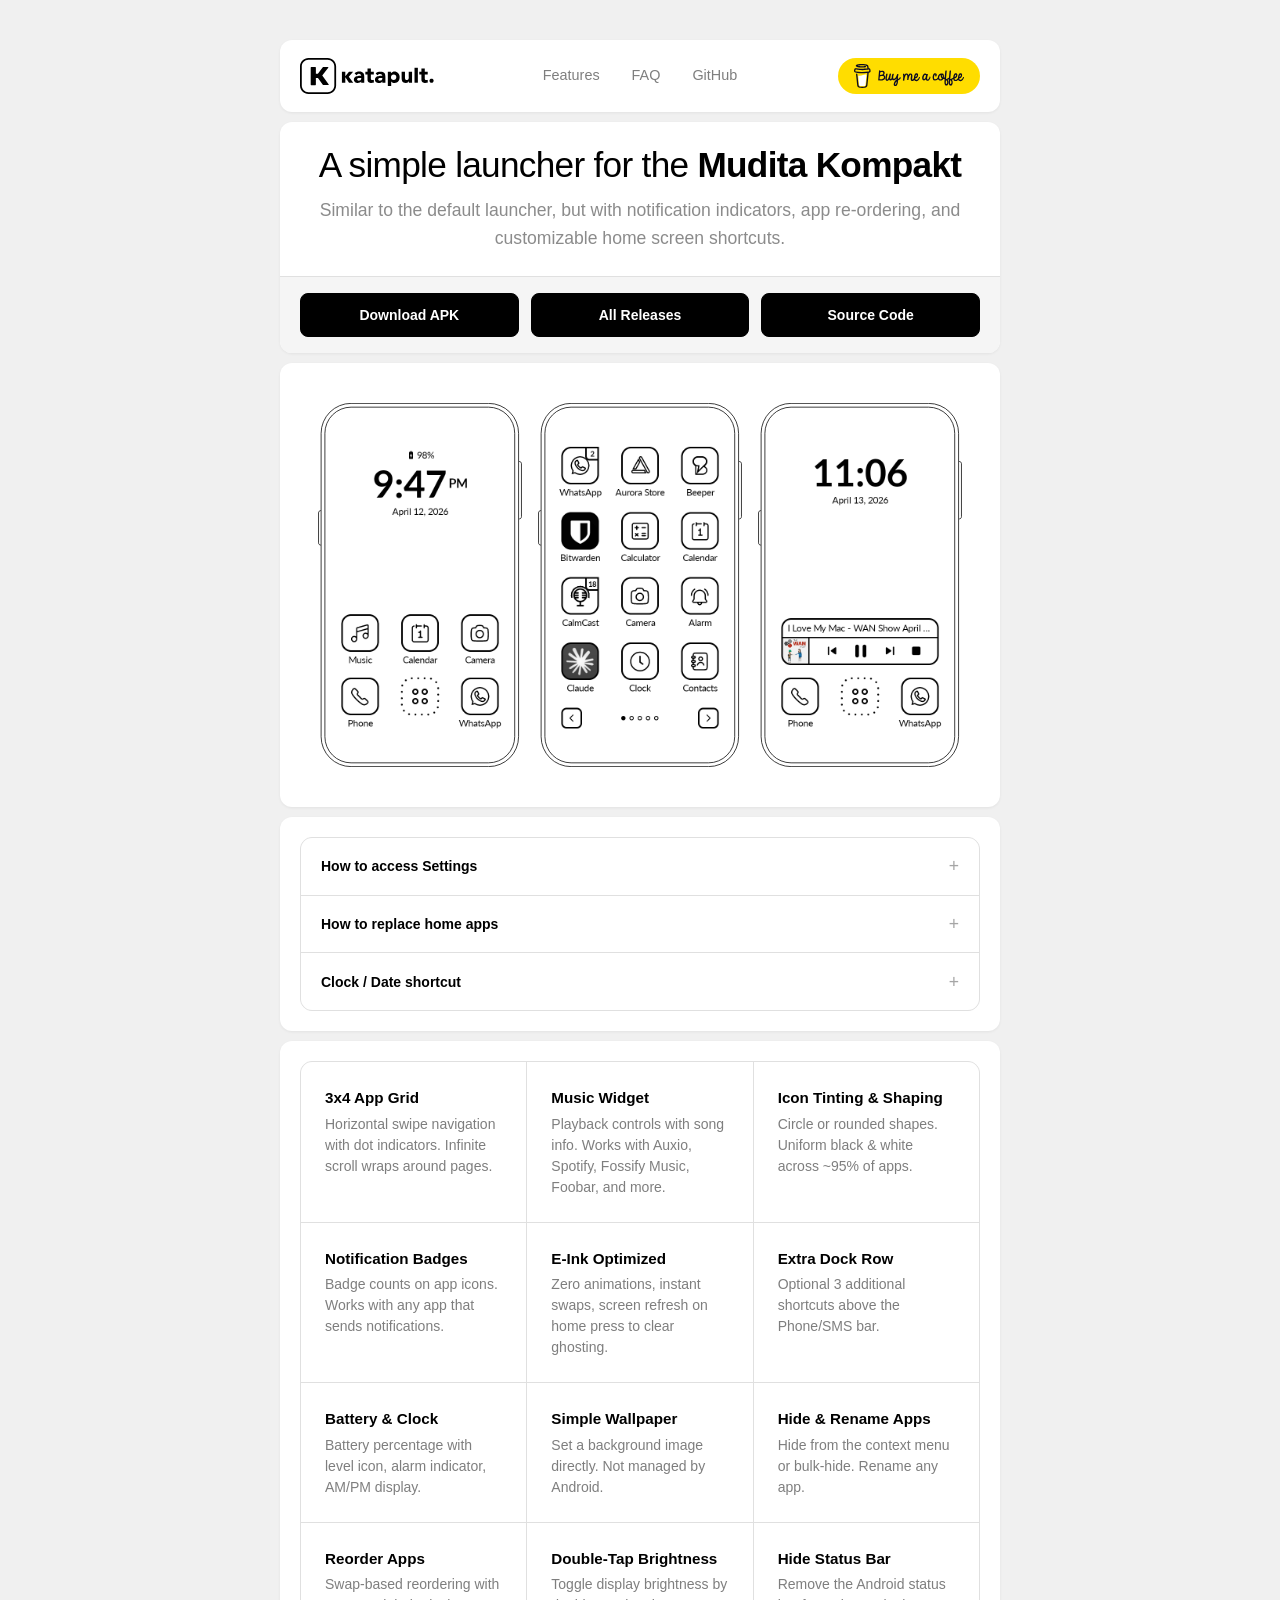
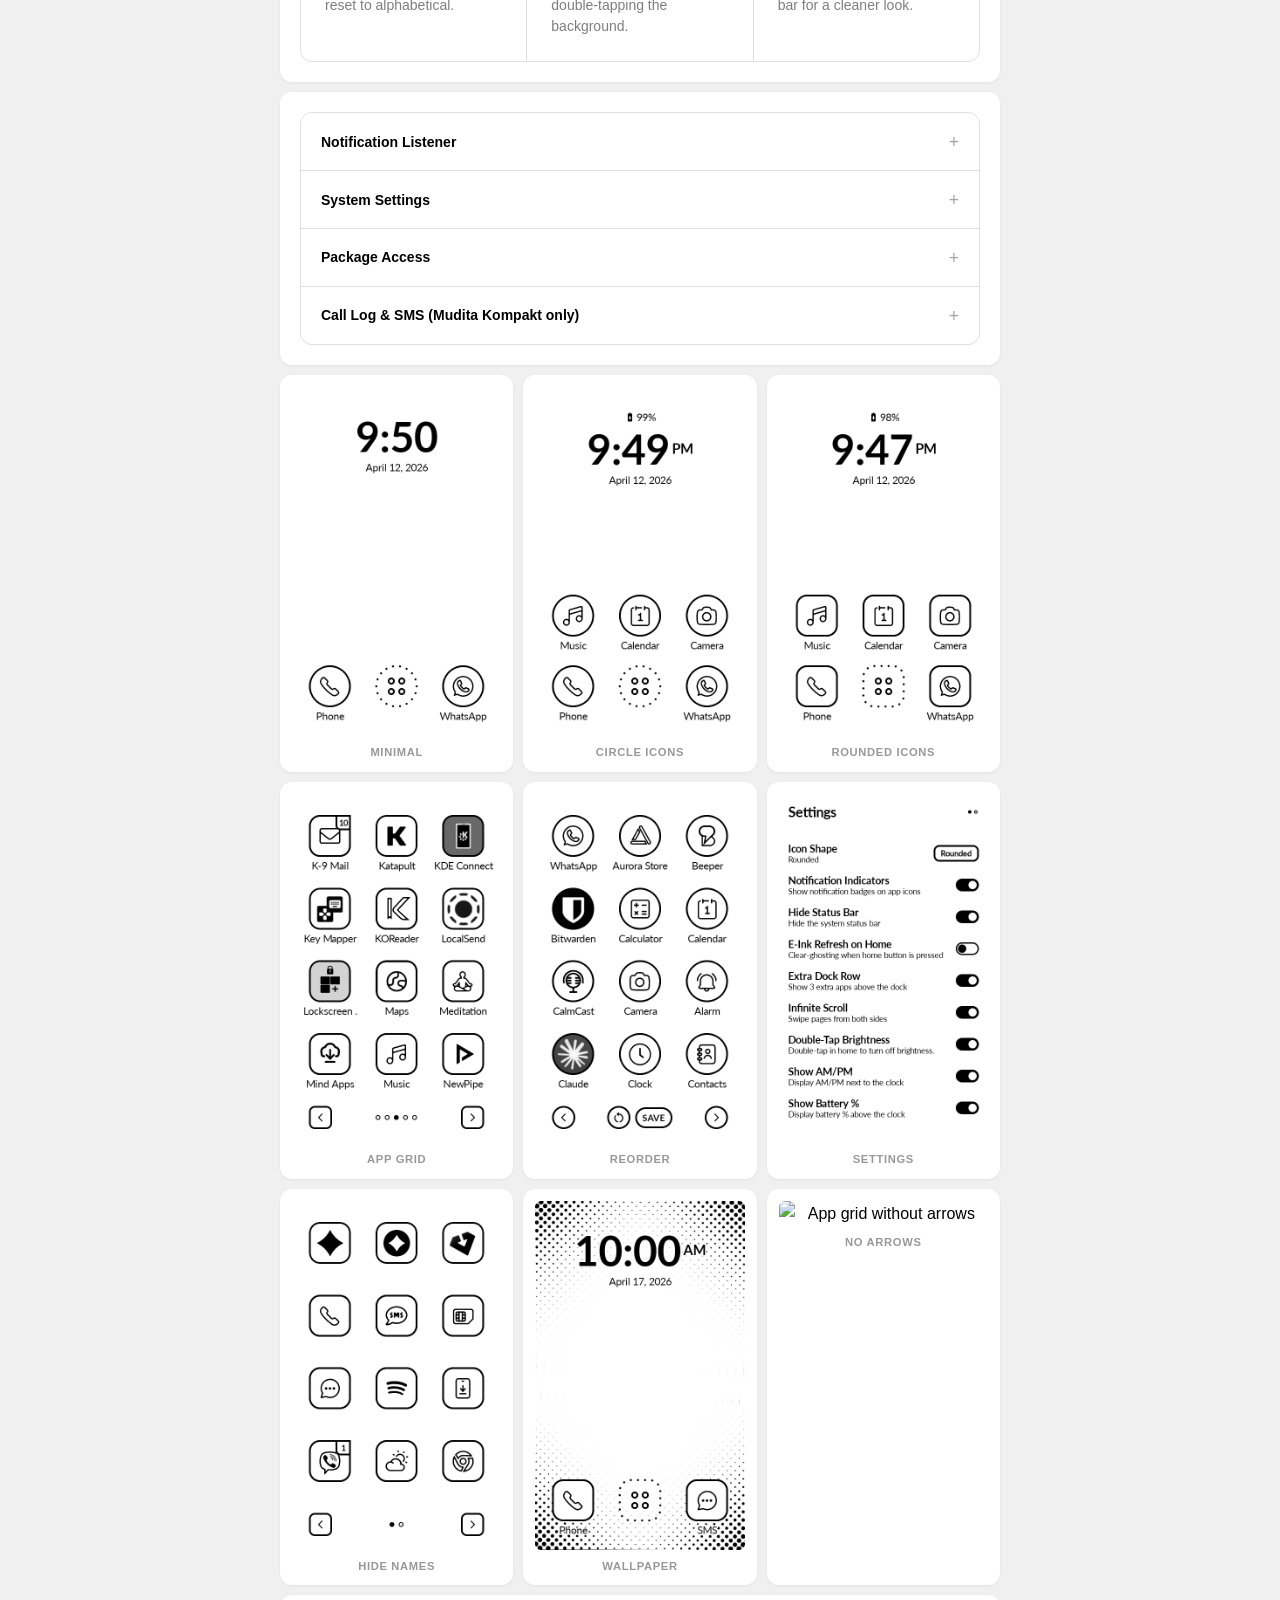
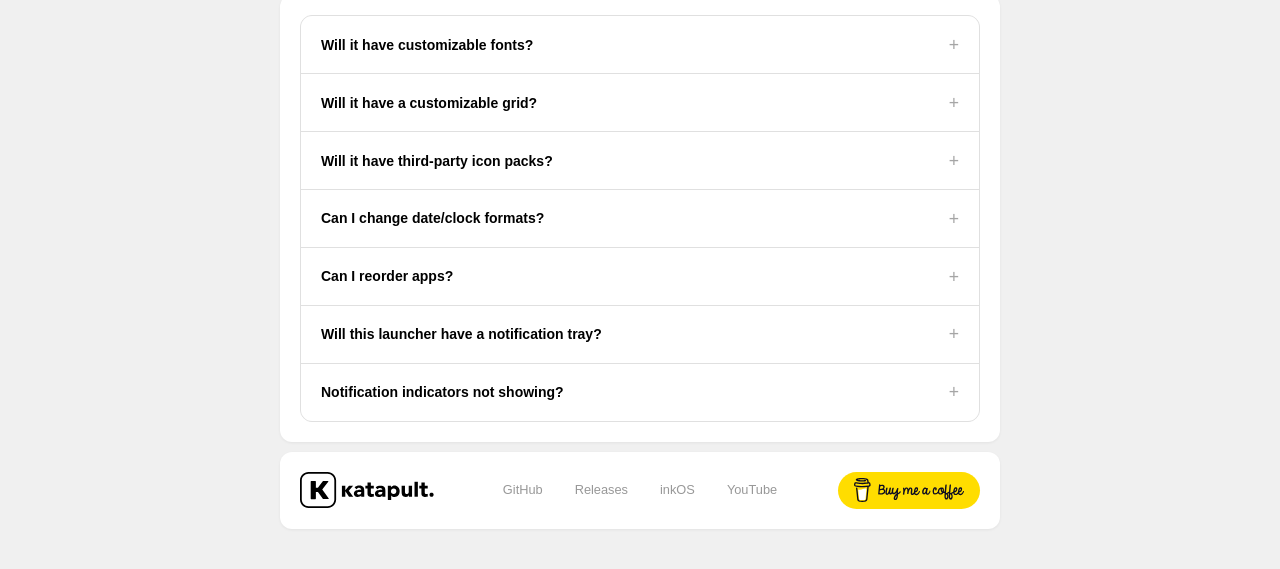
==== docs/index.html @ be99f1f2 "Updated link" ====
<!DOCTYPE html>
<html lang="en">
<head>
    <meta charset="UTF-8">
    <meta name="viewport" content="width=device-width, initial-scale=1.0">
    <title>Katapult — A simple launcher for Mudita Kompakt</title>
    <meta name="description" content="A simple grid launcher for the Mudita Kompakt. Notification indicators, app re-ordering, and customizable home screen shortcuts.">
    <meta name="author" content="Gezim">
    <meta name="theme-color" content="#ffffff">

    <!-- Open Graph -->
    <meta property="og:type" content="website">
    <meta property="og:title" content="Katapult — A simple launcher for Mudita Kompakt">
    <meta property="og:description" content="A simple grid launcher for the Mudita Kompakt. Notification indicators, app re-ordering, and customizable home screen shortcuts.">
    <meta property="og:image" content="img/screenshots/home-rounded.png">
    <meta property="og:url" content="https://gezimos.github.io/Katapult/">

    <link rel="icon" href="img/K.svg" type="image/svg+xml">
    <link rel="stylesheet" href="style.css">
</head>
<body>
<div class="page">
    <header>
        <div class="wrap">
            <a href="index.html" class="wordmark"><img src="img/katapult.svg" alt="Katapult" class="logo-img"></a>
            <nav>
                <a href="#features">Features</a>
                <a href="#faq">FAQ</a>
                <a href="https://github.com/gezimos/Katapult" target="_blank" rel="noopener">GitHub</a>
            </nav>
            <a href="https://www.buymeacoffee.com/gezimos" target="_blank" rel="noopener" class="bmc-btn"><img src="img/bmc.svg" alt="Buy me a coffee"></a>
        </div>
    </header>

    <section class="hero">
        <div class="wrap">
            <h1>A simple launcher for the <strong>Mudita Kompakt</strong></h1>
            <p class="subtitle">Similar to the default launcher, but with notification indicators, app re-ordering, and customizable home screen shortcuts.</p>
            <div class="hero-actions">
                <a href="https://github.com/gezimos/Katapult/releases/download/v1.1/katapult-v1.1-release.apk" class="btn">Download APK</a>
                <a href="https://github.com/gezimos/Katapult/releases" class="btn">All Releases</a>
                <a href="https://github.com/gezimos/Katapult" class="btn">Source Code</a>
            </div>
        </div>
    </section>

    <section class="hero-mockups">
        <div class="wrap">
            <div class="hero-screenshots">
                <div class="device center"><img class="frame" src="img/mockup2.svg" alt=""><img class="shot" src="img/screenshots/home-rounded.png" alt="Home screen"></div>
                                <div class="device side"><img class="frame" src="img/mockup2.svg" alt=""><img class="shot" src="img/screenshots/grid.png" alt="App grid"></div>
                <div class="device side"><img class="frame" src="img/mockup2.svg" alt=""><img class="shot" src="img/screenshots/widget.png" alt="Widget"></div>
            </div>
        </div>
    </section>

    <section id="setup">
        <div class="wrap">
            <div class="faq-list">
                <details>
                    <summary>How to access Settings</summary>
                    <p>Long-press on any empty area of the home screen.</p>
                </details>
                <details>
                    <summary>How to replace home apps</summary>
                    <p>Long-press on the Phone, SMS, or extra row shortcuts, then pick the app you want to assign.</p>
                </details>
                <details>
                    <summary>Clock / Date shortcut</summary>
                    <p>Long-press on the clock or date to assign an app to it.</p>
                </details>
            </div>
        </div>
    </section>

    <section id="features">
        <div class="wrap">
            <div class="features-grid">
                <div class="card">
                    <h3>3x4 App Grid</h3>
                    <p>Horizontal swipe navigation with dot indicators. Infinite scroll wraps around pages.</p>
                </div>
                <div class="card">
                    <h3>Music Widget</h3>
                    <p>Playback controls with song info. Works with Auxio, Spotify, Fossify Music, Foobar, and more.</p>
                </div>
                <div class="card">
                    <h3>Icon Tinting &amp; Shaping</h3>
                    <p>Circle or rounded shapes. Uniform black &amp; white across ~95% of apps.</p>
                </div>
                <div class="card">
                    <h3>Notification Badges</h3>
                    <p>Badge counts on app icons. Works with any app that sends notifications.</p>
                </div>
                <div class="card">
                    <h3>E-Ink Optimized</h3>
                    <p>Zero animations, instant swaps, screen refresh on home press to clear ghosting.</p>
                </div>
                <div class="card">
                    <h3>Extra Dock Row</h3>
                    <p>Optional 3 additional shortcuts above the Phone/SMS bar.</p>
                </div>
                <div class="card">
                    <h3>Battery &amp; Clock</h3>
                    <p>Battery percentage with level icon, alarm indicator, AM/PM display.</p>
                </div>
                <div class="card">
                    <h3>Simple Wallpaper</h3>
                    <p>Set a background image directly. Not managed by Android.</p>
                </div>
                <div class="card">
                    <h3>Hide &amp; Rename Apps</h3>
                    <p>Hide from the context menu or bulk-hide. Rename any app.</p>
                </div>
                <div class="card">
                    <h3>Reorder Apps</h3>
                    <p>Swap-based reordering with reset to alphabetical.</p>
                </div>
                <div class="card">
                    <h3>Double-Tap Brightness</h3>
                    <p>Toggle display brightness by double-tapping the background.</p>
                </div>
                <div class="card">
                    <h3>Hide Status Bar</h3>
                    <p>Remove the Android status bar for a cleaner look.</p>
                </div>
            </div>
        </div>
    </section>

    <section class="permissions">
        <div class="wrap">
            <div class="faq-list">
                <details>
                    <summary>Notification Listener</summary>
                    <p>Required to read incoming notifications from Android and display badge counts on app icons. Without this, notification indicators won't work. Grant it in Settings &gt; Notification Access.</p>
                </details>
                <details>
                    <summary>System Settings</summary>
                    <p>Required for the double-tap brightness toggle. Katapult needs write access to system settings to change screen brightness. Grant it in Settings &gt; Apps &gt; Katapult &gt; Modify System Settings.</p>
                </details>
                <details>
                    <summary>Package Access</summary>
                    <p>Required to query all installed apps and display them in the grid. Also used to trigger the Android uninstall dialog from the app context menu.</p>
                </details>
                <details>
                    <summary>Call Log &amp; SMS (Mudita Kompakt only)</summary>
                    <p>The Mudita Phone and Messages apps don't post Android notifications, so badges won't appear via the notification listener. To show missed call and unread SMS counts on these apps, Katapult reads the call log and SMS databases directly. These permissions are only requested on Mudita Kompakt devices.</p>
                </details>
            </div>
        </div>
    </section>

    <div class="screenshot-grid">
        <div class="screenshot-card">
            <img src="img/screenshots/home-minimal.png" alt="Minimal home screen">
            <span>Minimal</span>
        </div>
        <div class="screenshot-card">
            <img src="img/screenshots/home-circle.png" alt="Circle icons home">
            <span>Circle Icons</span>
        </div>
        <div class="screenshot-card">
            <img src="img/screenshots/home-rounded.png" alt="Rounded icons home">
            <span>Rounded Icons</span>
        </div>
        <div class="screenshot-card">
            <img src="img/screenshots/grid-rounded.png" alt="App grid">
            <span>App Grid</span>
        </div>
        <div class="screenshot-card">
            <img src="img/screenshots/reorder.png" alt="Reorder mode">
            <span>Reorder</span>
        </div>
        <div class="screenshot-card">
            <img src="img/screenshots/settings.png" alt="Settings">
            <span>Settings</span>
        </div>
        <div class="screenshot-card">
            <img src="img/screenshots/hide_names.png" alt="Hide app names">
            <span>Hide Names</span>
        </div>
        <div class="screenshot-card">
            <img src="img/screenshots/wallpapers.png" alt="Wallpaper">
            <span>Wallpaper</span>
        </div>
        <div class="screenshot-card">
            <img src="img/screenshots/no-arrows.png" alt="App grid without arrows">
            <span>No Arrows</span>
        </div>
    </div>

    <section id="faq">
        <div class="wrap">
            <div class="faq-list">
                <details>
                    <summary>Will it have customizable fonts?</summary>
                    <p>No.</p>
                </details>
                <details>
                    <summary>Will it have a customizable grid?</summary>
                    <p>No.</p>
                </details>
                <details>
                    <summary>Will it have third-party icon packs?</summary>
                    <p>No.</p>
                </details>
                <details>
                    <summary>Can I change date/clock formats?</summary>
                    <p>No. It follows the system format. Change it in Android Settings.</p>
                </details>
                <details>
                    <summary>Can I reorder apps?</summary>
                    <p>Yes. Long-press an app, tap Reorder, then tap another app to swap. Tap Save when done.</p>
                </details>
                <details>
                    <summary>Will this launcher have a notification tray?</summary>
                    <p>No. No notification tray, no letters screen.</p>
                </details>
                <details>
                    <summary>Notification indicators not showing?</summary>
                    <p>Go to Settings &gt; Notification Log and check if the notification exists in Android. Many apps require Google Play Services for push notifications.</p>
                </details>
            </div>
        </div>
    </section>

    <footer>
        <div class="wrap">
            <div class="footer-row">
                <span class="wordmark"><img src="img/katapult.svg" alt="Katapult" class="logo-img"></span>
                <nav>
                    <a href="https://github.com/gezimos/Katapult">GitHub</a>
                    <a href="https://github.com/gezimos/Katapult/releases">Releases</a>
                    <a href="https://github.com/gezimos/inkOS">inkOS</a>
                    <a href="https://youtube.com/@gezimos" target="_blank" rel="noopener">YouTube</a>
                </nav>
                <a href="https://www.buymeacoffee.com/gezimos" target="_blank" rel="noopener" class="bmc-btn"><img src="img/bmc.svg" alt="Buy me a coffee"></a>
            </div>
        </div>
    </footer>
</div>
</body>
</html>
---- docs/style.css ----
* { margin: 0; padding: 0; box-sizing: border-box; }

body {
    font-family: Helvetica, Arial, sans-serif;
    line-height: 1.6;
    color: #000;
    background: #f0f0f0;
    -webkit-font-smoothing: antialiased;
}

.wrap {
    padding: 20px;
}

.page {
    max-width: 720px;
    margin: 40px auto;
    display: flex;
    flex-direction: column;
    gap: 10px;
}

a { color: inherit; }

/* ---- Header ---- */

header {
    background: #fff;
    border-radius: 12px;
    box-shadow: 0 1px 3px rgba(0,0,0,0.06);
}

header .wrap {
    display: grid;
    grid-template-columns: 1fr auto 1fr;
    align-items: center;
    height: 4.5rem;
    padding-top: 0;
    padding-bottom: 0;
}

header .bmc-btn {
    justify-self: end;
}

.wordmark {
    font-weight: 800;
    font-size: 1.3rem;
    text-decoration: none;
    display: inline-flex;
    align-items: center;
    gap: 0.4rem;
    letter-spacing: -0.02em;
}

.wordmark img { display: block; }

.logo-img {
    display: block;
    height: 36px;
    width: auto;
}

nav { display: flex; gap: 2rem; justify-content: center; }

nav a {
    text-decoration: none;
    font-size: 0.9rem;
    font-weight: 500;
    color: #000;
    opacity: 0.5;
    transition: opacity 0.15s;
}

nav a:hover { opacity: 1; }

.bmc-btn {
    opacity: 1;
    background: #ffdd00;
    padding: 0.4rem 1rem;
    border-radius: 999px;
    display: inline-flex;
    align-items: center;
}

.bmc-btn:hover { background: #ffcc00; }

.bmc-btn img { display: block; height: 24px; width: auto; }

/* ---- Hero ---- */

.hero {
    text-align: center;
}

.hero h1 {
    font-size: 2.2rem;
    font-weight: 400;
    line-height: 1.3;
    letter-spacing: -0.02em;
    margin-bottom: 0.5rem;
}

.hero h1 strong {
    font-weight: 900;
}

.subtitle {
    font-size: 1.1rem;
    opacity: 0.45;
    margin-bottom: 1.5rem;
}

.hero-actions {
    display: flex;
    gap: 0.75rem;
    justify-content: center;
    flex-wrap: wrap;
    background: #f5f5f5;
    border-top: 1px solid #e0e0e0;
    margin: 0 -20px -20px;
    padding: 16px 20px;
    border-radius: 0 0 12px 12px;
}

.hero-actions .btn {
    flex: 1;
    text-align: center;
}

.btn {
    display: inline-block;
    padding: 0.6rem 2.5rem;
    font-size: 0.875rem;
    font-weight: 700;
    text-decoration: none;
    border: 1.5px solid #000;
    background: #000;
    color: #fff;
    border-radius: 8px;
    transition: background 0.15s, color 0.15s;
}

.btn:hover {
    background: #fff;
    color: #000;
}

.btn.ghost {
    background: #fff;
    color: #000;
}

.btn.ghost:hover {
    background: #000;
    color: #fff;
}

/* ---- Device frame ---- */

.device {
    position: relative;
}

.device .frame {
    display: block;
    width: 100%;
}

.device .shot {
    position: absolute;
    top: 1.5%;
    left: 4%;
    width: 92%;
    height: 97%;
    object-fit: contain;
    object-position: center;
    border-radius: 13%;
}

/* ---- Hero screenshots ---- */

.hero-mockups .wrap {
    padding-top: 40px;
    padding-bottom: 40px;
}

.hero-screenshots {
    display: flex;
    align-items: flex-end;
    justify-content: center;
    gap: 1rem;
}

.hero-screenshots .device {
    flex: 0 0 30%;
}

/* ---- Sections ---- */

section {
    background: #fff;
    border-radius: 12px;
    box-shadow: 0 1px 3px rgba(0,0,0,0.06);
}

section:hover {
    box-shadow: 0 2px 6px rgba(0,0,0,0.1);
}

.permissions p {
    font-size: 0.875rem;
    opacity: 0.6;
    line-height: 1.6;
    margin-bottom: 0.75rem;
}

.permissions p:last-child {
    margin-bottom: 0;
}

h2 {
    font-size: 1.5rem;
    font-weight: 800;
    letter-spacing: -0.025em;
    margin-bottom: 2rem;
    text-align: center;
}

h3 {
    font-size: 0.95rem;
    font-weight: 700;
    margin-bottom: 0.2rem;
}

/* ---- Feature cards ---- */

.features-grid {
    display: grid;
    grid-template-columns: repeat(3, 1fr);
    gap: 1px;
    border: 1.5px solid #e0e0e0;
    border-radius: 12px;
    overflow: hidden;
    background: #e0e0e0;
}

.card {
    padding: 1.5rem;
    background: #fff;
}

.card p {
    font-size: 0.875rem;
    opacity: 0.5;
    line-height: 1.5;
}

/* ---- Screenshots ---- */

.screenshot-grid {
    display: grid;
    grid-template-columns: repeat(3, 1fr);
    gap: 10px;
}

.screenshot-card {
    background: #fff;
    border-radius: 12px;
    padding: 12px 12px 10px;
    text-align: center;
    box-shadow: 0 1px 3px rgba(0,0,0,0.06);
}

.screenshot-card:hover {
    box-shadow: 0 2px 6px rgba(0,0,0,0.1);
}

.screenshot-card img {
    width: 100%;
    display: block;
    border-radius: 6px;
}

.screenshot-card span {
    display: block;
    margin-top: 8px;
    font-size: 0.7rem;
    font-weight: 600;
    opacity: 0.4;
    text-transform: uppercase;
    letter-spacing: 0.06em;
}

/* ---- FAQ ---- */

.faq-list {
    display: flex;
    flex-direction: column;
    gap: 1px;
    background: #e0e0e0;
    border: 1.5px solid #e0e0e0;
    border-radius: 12px;
    overflow: hidden;
}

details {
    background: #fff;
}

summary {
    padding: 0.9rem 1.25rem;
    font-weight: 700;
    font-size: 0.875rem;
    cursor: pointer;
    list-style: none;
    display: flex;
    justify-content: space-between;
    align-items: center;
}

summary::-webkit-details-marker { display: none; }

summary::after {
    content: '+';
    font-size: 1.1rem;
    font-weight: 400;
    opacity: 0.35;
}

details[open] summary::after {
    content: '\2212';
}

details p {
    padding: 0 1.25rem 0.9rem;
    opacity: 0.5;
    font-size: 0.85rem;
    line-height: 1.5;
}

/* ---- Footer ---- */

footer {
    background: #fff;
    color: #000;
    border-radius: 12px;
    box-shadow: 0 1px 3px rgba(0,0,0,0.06);
}

.footer-row {
    display: grid;
    grid-template-columns: 1fr auto 1fr;
    align-items: center;
    gap: 1rem;
}

.footer-row .bmc-btn {
    justify-self: end;
}

footer nav a {
    color: #000;
    opacity: 0.4;
    font-size: 0.8rem;
}

footer nav a:hover { opacity: 1; }

/* ---- Responsive ---- */

@media (max-width: 48rem) {
    .features-grid { grid-template-columns: repeat(2, 1fr); }
    .screenshot-grid { grid-template-columns: repeat(2, 1fr); }
    .hero-screenshots { gap: 0.75rem; }
}

@media (max-width: 36rem) {
    .page { margin: 10px; }
    .wrap { padding: 16px; }
    .hero h1 { font-size: 1.5rem; }
    .subtitle { font-size: 0.95rem; }
    .hero-actions {
        margin: 0 -16px -16px;
        padding: 12px 16px;
    }
    .features-grid { grid-template-columns: 1fr; }
    .screenshot-grid { grid-template-columns: repeat(2, 1fr); }
    .hero-screenshots { gap: 0.5rem; }
    .hero-screenshots .device { flex: 0 0 32%; }
    nav { gap: 1rem; }
    header .wrap {
        grid-template-columns: auto auto;
        gap: 0.5rem;
    }
    header nav { display: none; }
    header .bmc-btn { justify-self: end; }
    .footer-row {
        grid-template-columns: 1fr 1fr;
        gap: 0.75rem;
    }
    .footer-row nav {
        grid-column: 1 / -1;
        justify-content: center;
        flex-wrap: wrap;
        gap: 1rem;
    }
    .footer-row .bmc-btn { justify-self: end; }
}
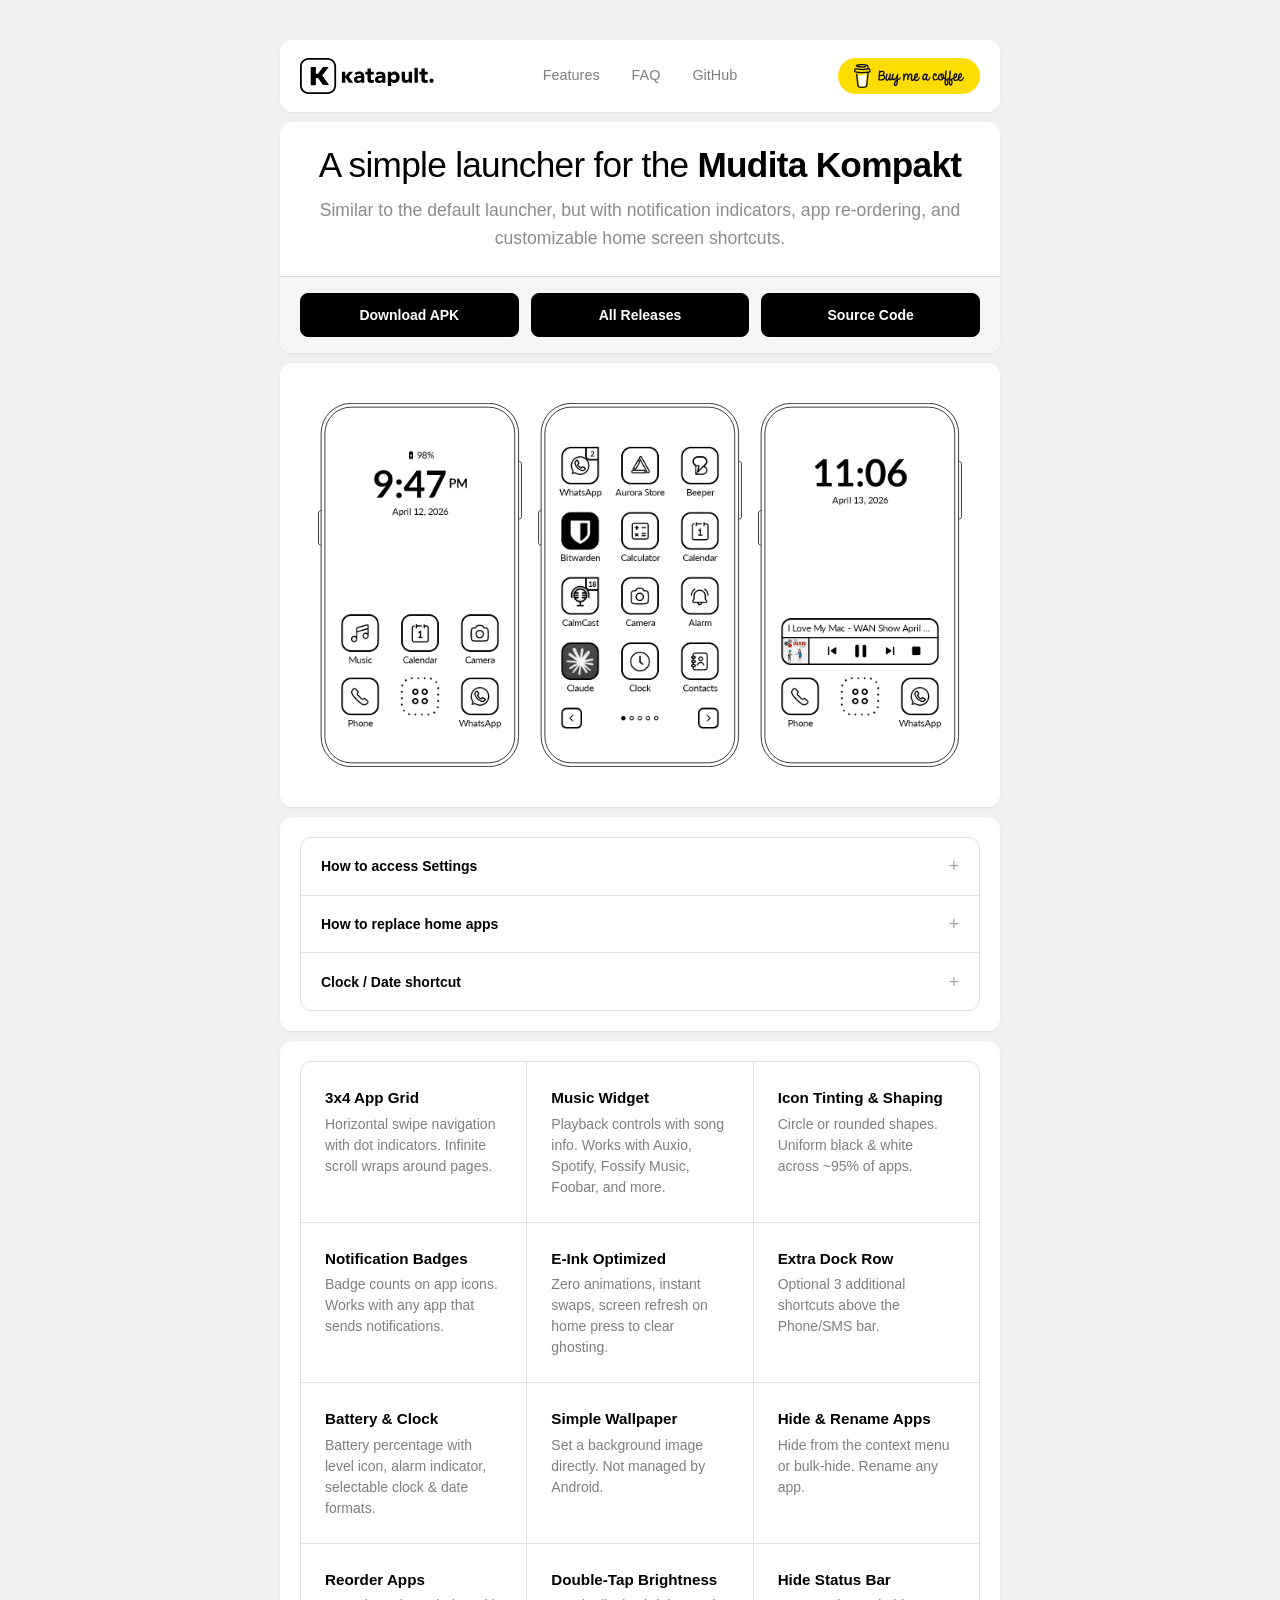
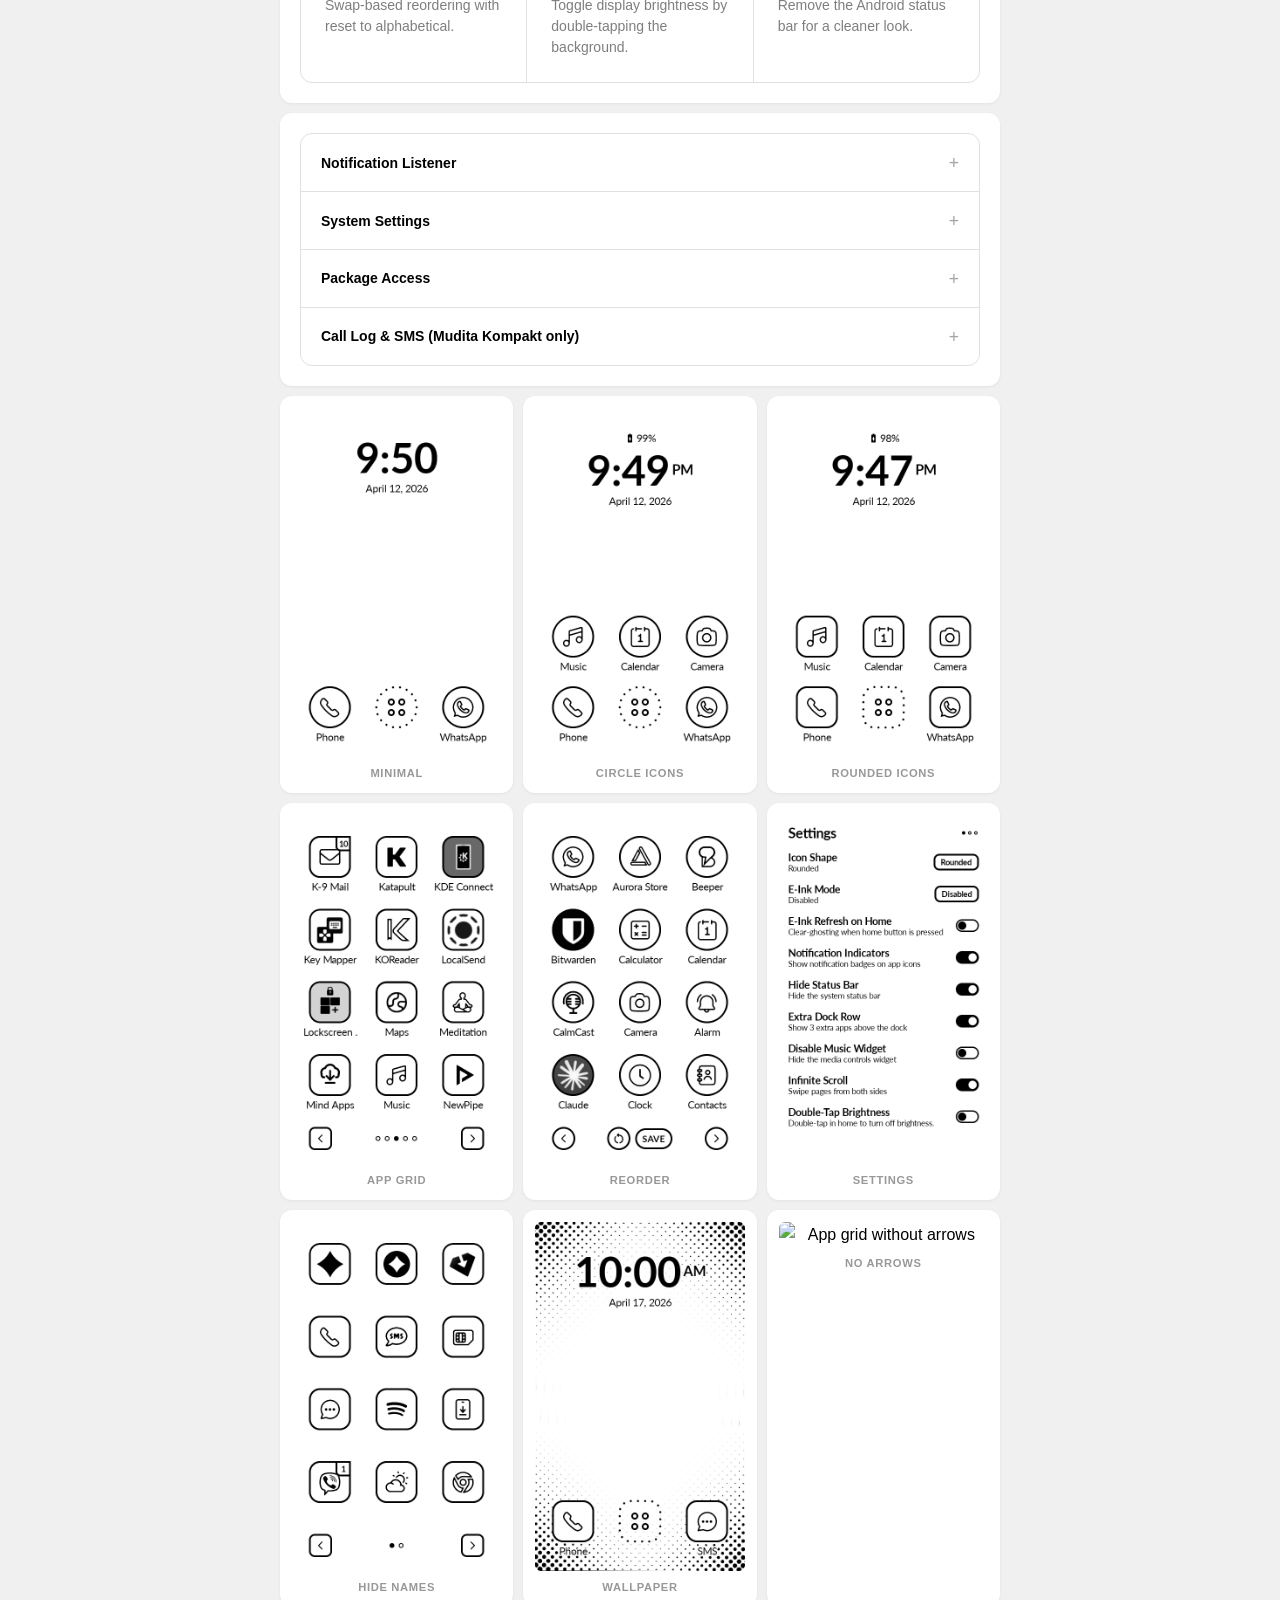
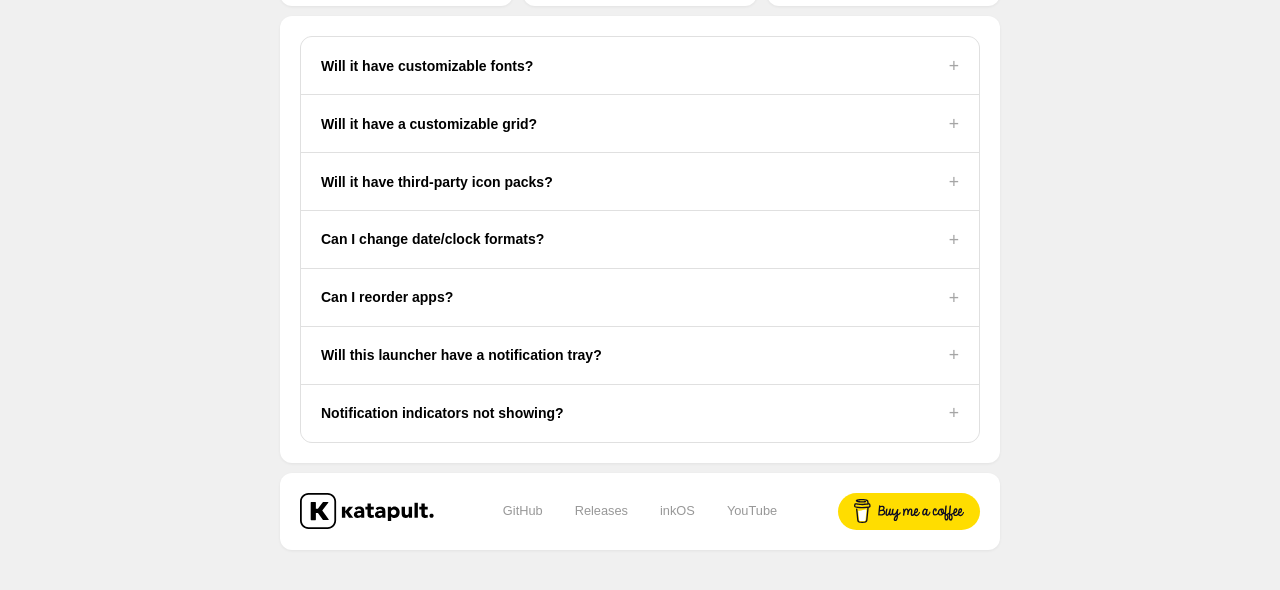
==== commit 2dc71257: "Update site, localized strings, and APK name for v1.2 release - docs: v1.2 download link, refresh da" ====
--- a/docs/index.html
+++ b/docs/index.html
@@ -37,7 +37,7 @@
             <h1>A simple launcher for the <strong>Mudita Kompakt</strong></h1>
             <p class="subtitle">Similar to the default launcher, but with notification indicators, app re-ordering, and customizable home screen shortcuts.</p>
             <div class="hero-actions">
-                <a href="https://github.com/gezimos/Katapult/releases/download/v1.1/katapult-v1.1-release.apk" class="btn">Download APK</a>
+                <a href="https://github.com/gezimos/Katapult/releases/download/v1.2/katapult-v1.2-release.apk" class="btn">Download APK</a>
                 <a href="https://github.com/gezimos/Katapult/releases" class="btn">All Releases</a>
                 <a href="https://github.com/gezimos/Katapult" class="btn">Source Code</a>
             </div>
@@ -102,7 +102,7 @@
                 </div>
                 <div class="card">
                     <h3>Battery &amp; Clock</h3>
-                    <p>Battery percentage with level icon, alarm indicator, AM/PM display.</p>
+                    <p>Battery percentage with level icon, alarm indicator, selectable clock &amp; date formats.</p>
                 </div>
                 <div class="card">
                     <h3>Simple Wallpaper</h3>
@@ -207,7 +207,7 @@
                 </details>
                 <details>
                     <summary>Can I change date/clock formats?</summary>
-                    <p>No. It follows the system format. Change it in Android Settings.</p>
+                    <p>Yes. In Settings, cycle <strong>Clock Format</strong> (System, 24-hour, or 12-hour with/without AM/PM) and <strong>Date Format</strong> (System, weekday, long, numeric, or ISO). Leave them on System to follow Android.</p>
                 </details>
                 <details>
                     <summary>Can I reorder apps?</summary>
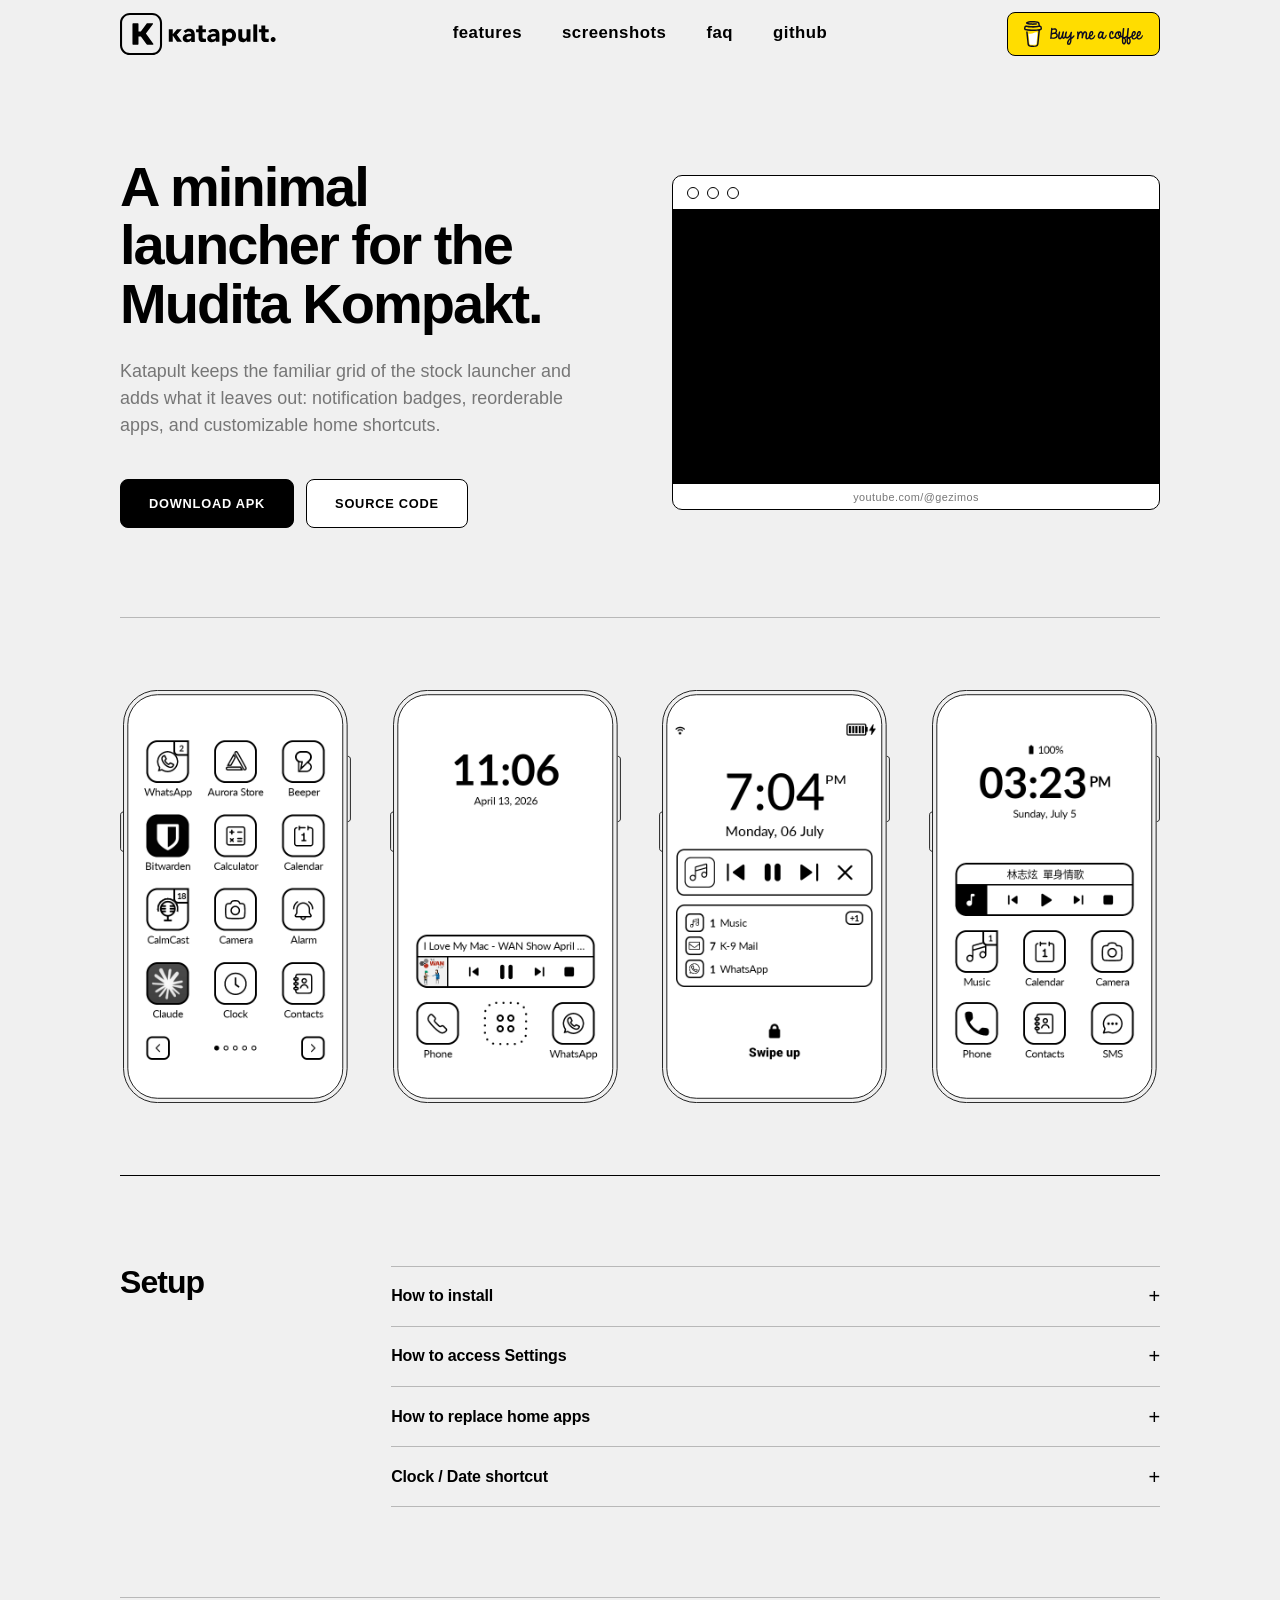
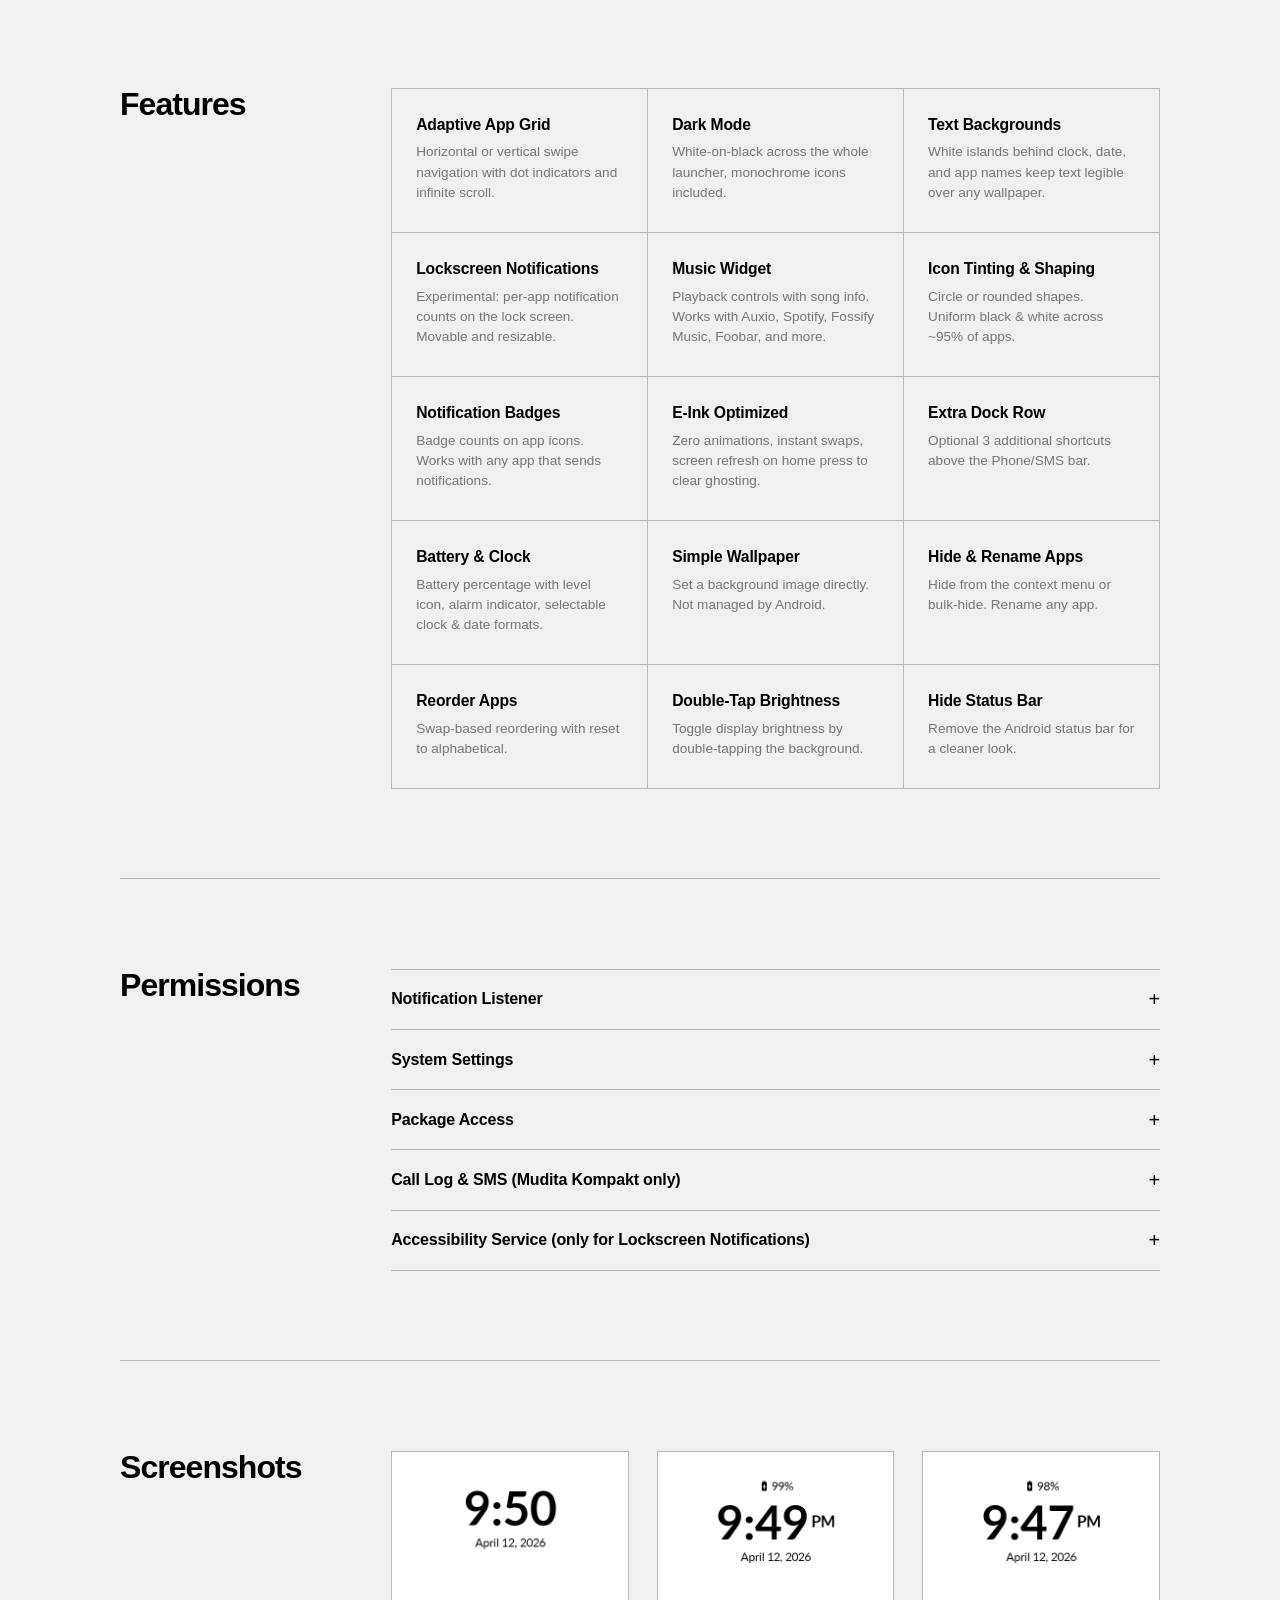
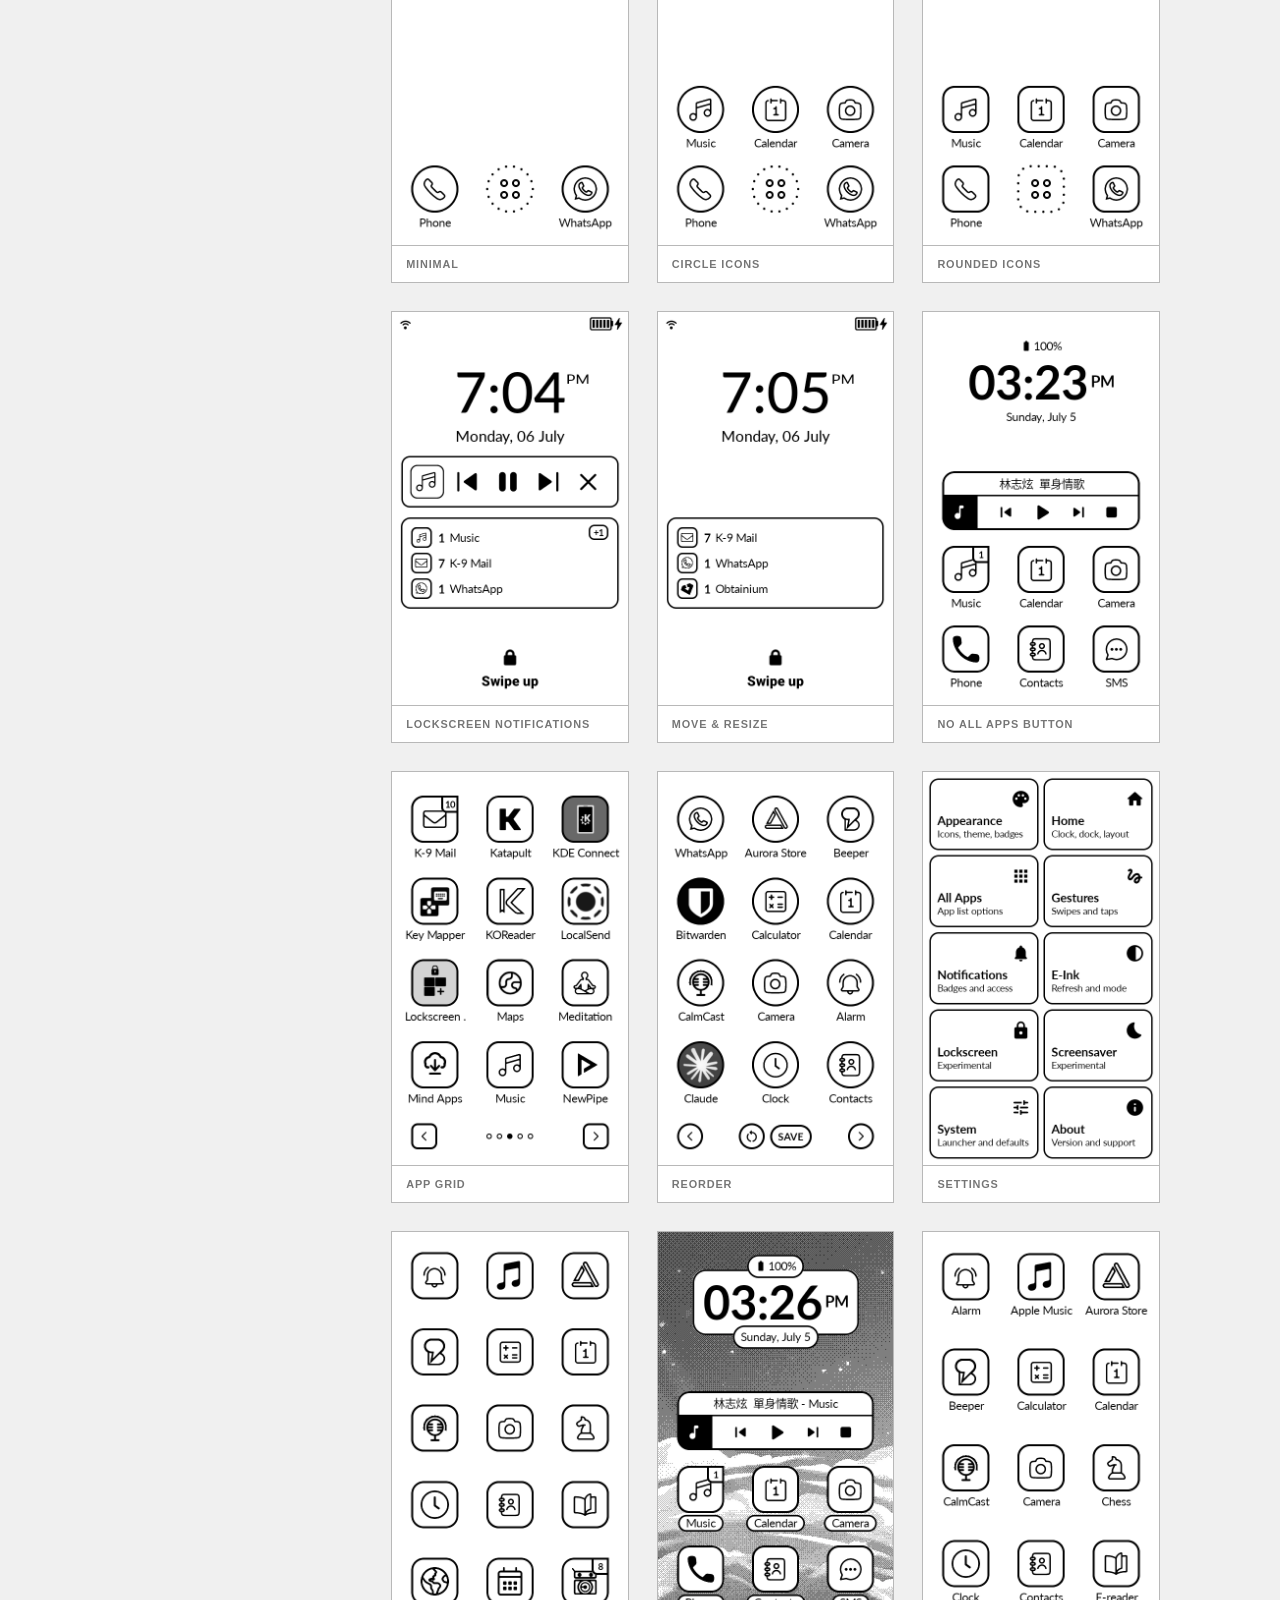
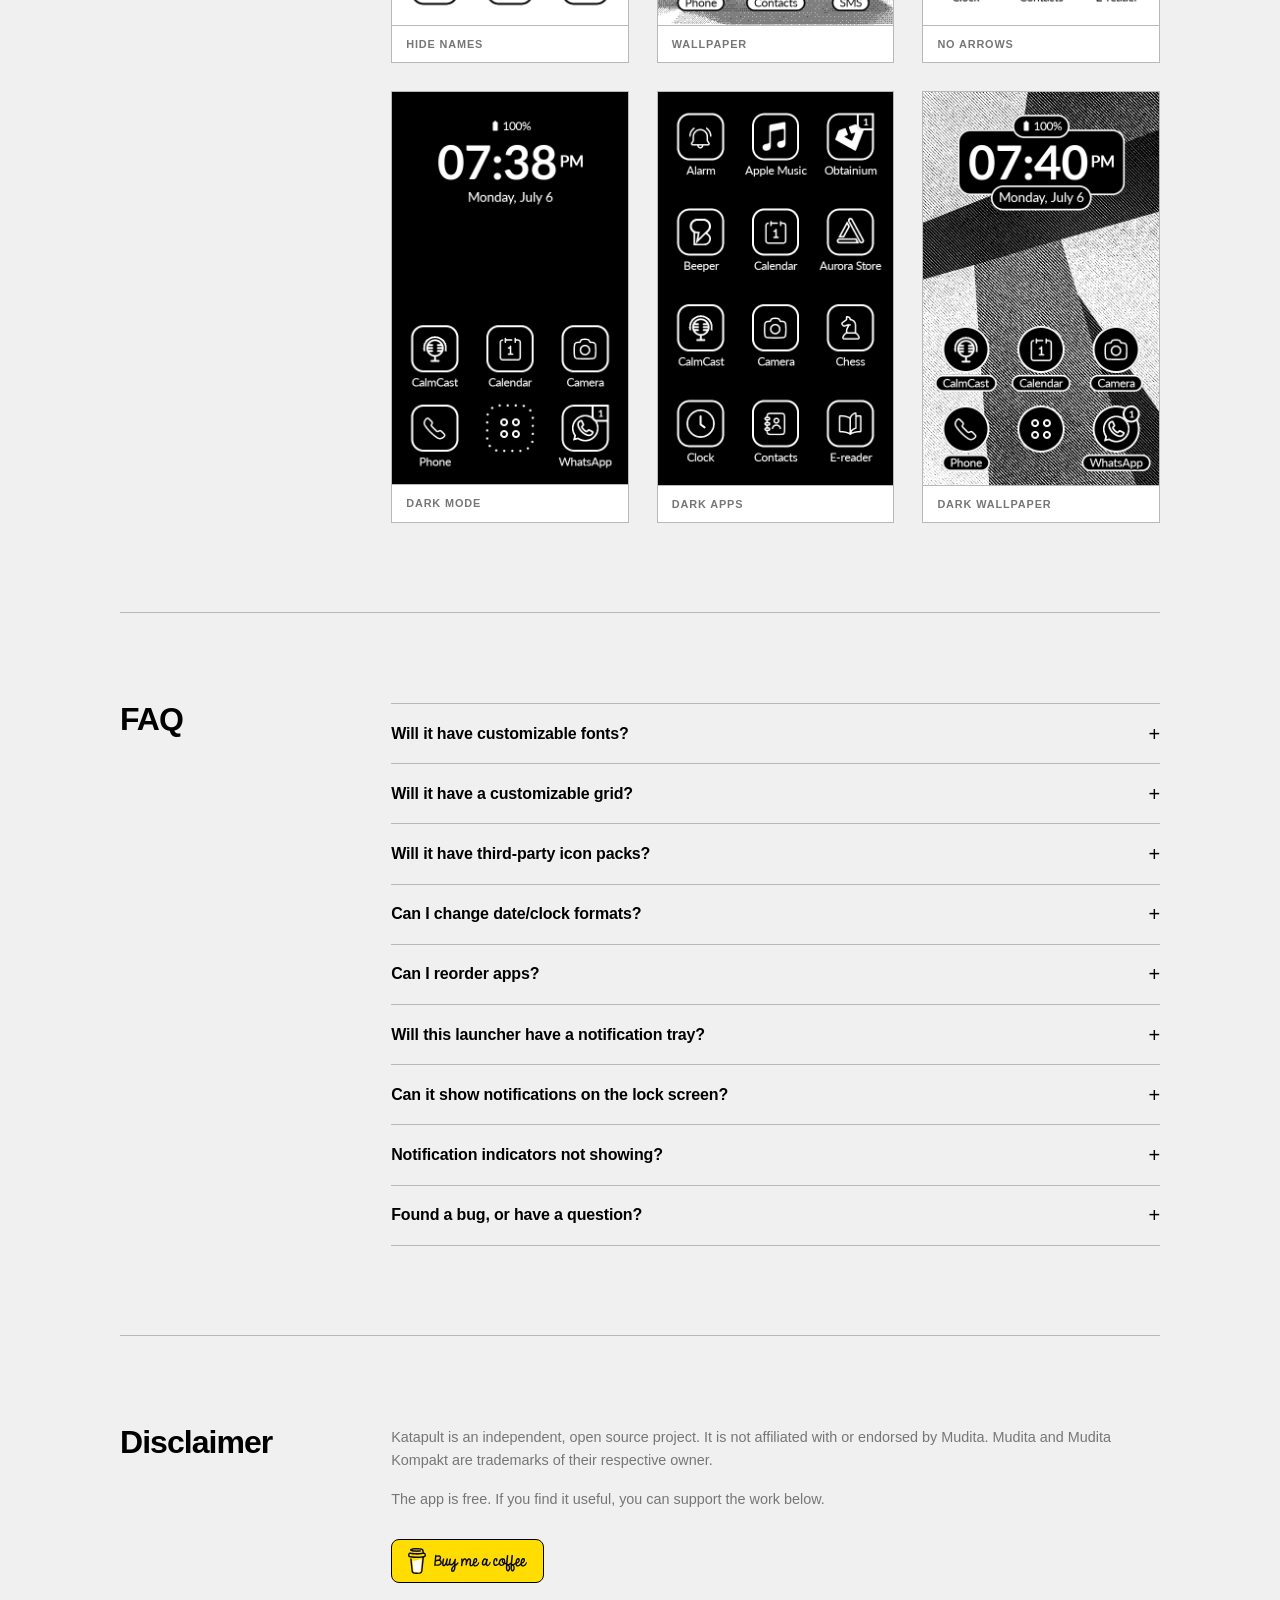
==== commit d264f144: "Release v1.3" ====
--- a/docs/index.html
+++ b/docs/index.html
@@ -3,60 +3,124 @@
 <head>
     <meta charset="UTF-8">
     <meta name="viewport" content="width=device-width, initial-scale=1.0">
-    <title>Katapult — A simple launcher for Mudita Kompakt</title>
-    <meta name="description" content="A simple grid launcher for the Mudita Kompakt. Notification indicators, app re-ordering, and customizable home screen shortcuts.">
+    <title>Katapult, a minimal launcher for the Mudita Kompakt</title>
+    <meta name="description" content="Katapult is a minimal launcher for the Mudita Kompakt, with notification badges, reorderable apps, and customizable home shortcuts.">
     <meta name="author" content="Gezim">
-    <meta name="theme-color" content="#ffffff">
+    <meta name="keywords" content="Katapult, Mudita Kompakt, launcher, E-Ink launcher, minimal launcher, Android launcher, notification badges">
+    <meta name="theme-color" content="#f0f0f0">
+    <link rel="canonical" href="https://katapult.gez.im/">
 
     <!-- Open Graph -->
     <meta property="og:type" content="website">
-    <meta property="og:title" content="Katapult — A simple launcher for Mudita Kompakt">
-    <meta property="og:description" content="A simple grid launcher for the Mudita Kompakt. Notification indicators, app re-ordering, and customizable home screen shortcuts.">
-    <meta property="og:image" content="img/screenshots/home-rounded.png">
-    <meta property="og:url" content="https://gezimos.github.io/Katapult/">
+    <meta property="og:site_name" content="Katapult">
+    <meta property="og:title" content="Katapult, a minimal launcher for the Mudita Kompakt">
+    <meta property="og:description" content="Katapult is a minimal launcher for the Mudita Kompakt, with notification badges, reorderable apps, and customizable home shortcuts.">
+    <meta property="og:image" content="https://katapult.gez.im/img/screenshots/home-rounded.png">
+    <meta property="og:image:type" content="image/png">
+    <meta property="og:image:width" content="480">
+    <meta property="og:image:height" content="800">
+    <meta property="og:image:alt" content="Katapult home screen on the Mudita Kompakt">
+    <meta property="og:url" content="https://katapult.gez.im/">
+
+    <!-- Twitter -->
+    <meta name="twitter:card" content="summary_large_image">
+    <meta name="twitter:title" content="Katapult, a minimal launcher for the Mudita Kompakt">
+    <meta name="twitter:description" content="Katapult is a minimal launcher for the Mudita Kompakt, with notification badges, reorderable apps, and customizable home shortcuts.">
+    <meta name="twitter:image" content="https://katapult.gez.im/img/screenshots/home-rounded.png">
+    <meta name="twitter:image:alt" content="Katapult home screen on the Mudita Kompakt">
 
     <link rel="icon" href="img/K.svg" type="image/svg+xml">
+    <link rel="apple-touch-icon" href="img/katapult.png">
     <link rel="stylesheet" href="style.css">
+
+    <script type="application/ld+json">
+    {
+        "@context": "https://schema.org",
+        "@type": "SoftwareApplication",
+        "name": "Katapult",
+        "description": "Katapult is a minimal launcher for the Mudita Kompakt, with notification badges, reorderable apps, and customizable home shortcuts.",
+        "url": "https://katapult.gez.im/",
+        "applicationCategory": "UtilitiesApplication",
+        "operatingSystem": "Android",
+        "downloadUrl": "https://github.com/gezimos/Katapult/releases",
+        "softwareVersion": "1.3",
+        "image": "https://katapult.gez.im/img/screenshots/home-rounded.png",
+        "license": "https://github.com/gezimos/Katapult/blob/main/LICENSE",
+        "isAccessibleForFree": true,
+        "author": {
+            "@type": "Person",
+            "name": "Gezim"
+        },
+        "offers": {
+            "@type": "Offer",
+            "price": "0",
+            "priceCurrency": "USD"
+        }
+    }
+    </script>
 </head>
 <body>
-<div class="page">
-    <header>
-        <div class="wrap">
-            <a href="index.html" class="wordmark"><img src="img/katapult.svg" alt="Katapult" class="logo-img"></a>
-            <nav>
-                <a href="#features">Features</a>
-                <a href="#faq">FAQ</a>
-                <a href="https://github.com/gezimos/Katapult" target="_blank" rel="noopener">GitHub</a>
-            </nav>
-            <a href="https://www.buymeacoffee.com/gezimos" target="_blank" rel="noopener" class="bmc-btn"><img src="img/bmc.svg" alt="Buy me a coffee"></a>
-        </div>
-    </header>
+
+<header class="site-header">
+    <div class="container header-inner">
+        <a href="index.html" class="wordmark"><img src="img/katapult.svg" alt="Katapult"></a>
+        <nav class="site-nav">
+            <a href="#features">Features</a>
+            <a href="#gallery">Screenshots</a>
+            <a href="#faq">FAQ</a>
+            <a href="https://github.com/gezimos/Katapult" target="_blank" rel="noopener">GitHub</a>
+        </nav>
+        <a href="https://www.buymeacoffee.com/gezimos" target="_blank" rel="noopener" class="bmc-btn"><img src="img/bmc.svg" alt="Buy me a coffee"></a>
+    </div>
+</header>
+
+<main class="container">
 
     <section class="hero">
-        <div class="wrap">
-            <h1>A simple launcher for the <strong>Mudita Kompakt</strong></h1>
-            <p class="subtitle">Similar to the default launcher, but with notification indicators, app re-ordering, and customizable home screen shortcuts.</p>
-            <div class="hero-actions">
-                <a href="https://github.com/gezimos/Katapult/releases/download/v1.2/katapult-v1.2-release.apk" class="btn">Download APK</a>
-                <a href="https://github.com/gezimos/Katapult/releases" class="btn">All Releases</a>
+        <div class="hero-copy">
+            <h1 class="hero-title">A minimal launcher for the Mudita Kompakt.</h1>
+            <p class="hero-lead">Katapult keeps the familiar grid of the stock launcher and adds what it leaves out: notification badges, reorderable apps, and customizable home shortcuts.</p>
+            <div class="actions">
+                <a href="https://github.com/gezimos/Katapult/releases/download/v1.3/katapult-v1.3-release.apk" class="btn btn-solid">Download APK</a>
                 <a href="https://github.com/gezimos/Katapult" class="btn">Source Code</a>
             </div>
         </div>
-    </section>
-
-    <section class="hero-mockups">
-        <div class="wrap">
-            <div class="hero-screenshots">
-                <div class="device center"><img class="frame" src="img/mockup2.svg" alt=""><img class="shot" src="img/screenshots/home-rounded.png" alt="Home screen"></div>
-                                <div class="device side"><img class="frame" src="img/mockup2.svg" alt=""><img class="shot" src="img/screenshots/grid.png" alt="App grid"></div>
-                <div class="device side"><img class="frame" src="img/mockup2.svg" alt=""><img class="shot" src="img/screenshots/widget.png" alt="Widget"></div>
-            </div>
-        </div>
-    </section>
-
-    <section id="setup">
-        <div class="wrap">
+        <div class="hero-art">
+            <div class="browser">
+                <div class="browser-bar">
+                    <span class="dot"></span>
+                    <span class="dot"></span>
+                    <span class="dot"></span>
+                </div>
+                <div class="video">
+                    <iframe src="https://www.youtube.com/embed/m7vobm0FJdE" title="Katapult demo" frameborder="0" allow="accelerometer; autoplay; clipboard-write; encrypted-media; gyroscope; picture-in-picture; web-share" referrerpolicy="strict-origin-when-cross-origin" allowfullscreen></iframe>
+                </div>
+                <div class="browser-foot">
+                    <a href="https://youtube.com/@gezimos" target="_blank" rel="noopener">youtube.com/@gezimos</a>
+                </div>
+            </div>
+        </div>
+    </section>
+
+    <section class="mockups">
+        <div class="device-row">
+            <div class="device"><img class="frame" src="img/mockup2.svg" alt=""><img class="shot" src="img/screenshots/grid.png" alt="App grid"></div>
+            <div class="device"><img class="frame" src="img/mockup2.svg" alt=""><img class="shot" src="img/screenshots/widget.png" alt="Music widget"></div>
+            <div class="device"><img class="frame" src="img/mockup2.svg" alt=""><img class="shot" src="img/screenshots/notifications_lockscreen.png" alt="Lockscreen notifications"></div>
+            <div class="device"><img class="frame" src="img/mockup2.svg" alt=""><img class="shot" src="img/screenshots/no_all_apps_button.png" alt="Home without the All Apps button"></div>
+        </div>
+    </section>
+
+    <section class="block" id="setup">
+        <div class="block-head">
+            <h2>Setup</h2>
+        </div>
+        <div class="block-body">
             <div class="faq-list">
+                <details>
+                    <summary>How to install</summary>
+                    <p>Download the APK, then install it on your Mudita Kompakt using the Mudita Center desktop software.</p>
+                </details>
                 <details>
                     <summary>How to access Settings</summary>
                     <p>Long-press on any empty area of the home screen.</p>
@@ -73,63 +137,36 @@
         </div>
     </section>
 
-    <section id="features">
-        <div class="wrap">
-            <div class="features-grid">
-                <div class="card">
-                    <h3>3x4 App Grid</h3>
-                    <p>Horizontal swipe navigation with dot indicators. Infinite scroll wraps around pages.</p>
-                </div>
-                <div class="card">
-                    <h3>Music Widget</h3>
-                    <p>Playback controls with song info. Works with Auxio, Spotify, Fossify Music, Foobar, and more.</p>
-                </div>
-                <div class="card">
-                    <h3>Icon Tinting &amp; Shaping</h3>
-                    <p>Circle or rounded shapes. Uniform black &amp; white across ~95% of apps.</p>
-                </div>
-                <div class="card">
-                    <h3>Notification Badges</h3>
-                    <p>Badge counts on app icons. Works with any app that sends notifications.</p>
-                </div>
-                <div class="card">
-                    <h3>E-Ink Optimized</h3>
-                    <p>Zero animations, instant swaps, screen refresh on home press to clear ghosting.</p>
-                </div>
-                <div class="card">
-                    <h3>Extra Dock Row</h3>
-                    <p>Optional 3 additional shortcuts above the Phone/SMS bar.</p>
-                </div>
-                <div class="card">
-                    <h3>Battery &amp; Clock</h3>
-                    <p>Battery percentage with level icon, alarm indicator, selectable clock &amp; date formats.</p>
-                </div>
-                <div class="card">
-                    <h3>Simple Wallpaper</h3>
-                    <p>Set a background image directly. Not managed by Android.</p>
-                </div>
-                <div class="card">
-                    <h3>Hide &amp; Rename Apps</h3>
-                    <p>Hide from the context menu or bulk-hide. Rename any app.</p>
-                </div>
-                <div class="card">
-                    <h3>Reorder Apps</h3>
-                    <p>Swap-based reordering with reset to alphabetical.</p>
-                </div>
-                <div class="card">
-                    <h3>Double-Tap Brightness</h3>
-                    <p>Toggle display brightness by double-tapping the background.</p>
-                </div>
-                <div class="card">
-                    <h3>Hide Status Bar</h3>
-                    <p>Remove the Android status bar for a cleaner look.</p>
-                </div>
-            </div>
-        </div>
-    </section>
-
-    <section class="permissions">
-        <div class="wrap">
+    <section class="block" id="features">
+        <div class="block-head">
+            <h2>Features</h2>
+        </div>
+        <div class="block-body">
+            <div class="feature-grid">
+                <div class="feat"><h3>Adaptive App Grid</h3><p>Horizontal or vertical swipe navigation with dot indicators and infinite scroll.</p></div>
+                <div class="feat"><h3>Dark Mode</h3><p>White-on-black across the whole launcher, monochrome icons included.</p></div>
+                <div class="feat"><h3>Text Backgrounds</h3><p>White islands behind clock, date, and app names keep text legible over any wallpaper.</p></div>
+                <div class="feat"><h3>Lockscreen Notifications</h3><p>Experimental: per-app notification counts on the lock screen. Movable and resizable.</p></div>
+                <div class="feat"><h3>Music Widget</h3><p>Playback controls with song info. Works with Auxio, Spotify, Fossify Music, Foobar, and more.</p></div>
+                <div class="feat"><h3>Icon Tinting &amp; Shaping</h3><p>Circle or rounded shapes. Uniform black &amp; white across ~95% of apps.</p></div>
+                <div class="feat"><h3>Notification Badges</h3><p>Badge counts on app icons. Works with any app that sends notifications.</p></div>
+                <div class="feat"><h3>E-Ink Optimized</h3><p>Zero animations, instant swaps, screen refresh on home press to clear ghosting.</p></div>
+                <div class="feat"><h3>Extra Dock Row</h3><p>Optional 3 additional shortcuts above the Phone/SMS bar.</p></div>
+                <div class="feat"><h3>Battery &amp; Clock</h3><p>Battery percentage with level icon, alarm indicator, selectable clock &amp; date formats.</p></div>
+                <div class="feat"><h3>Simple Wallpaper</h3><p>Set a background image directly. Not managed by Android.</p></div>
+                <div class="feat"><h3>Hide &amp; Rename Apps</h3><p>Hide from the context menu or bulk-hide. Rename any app.</p></div>
+                <div class="feat"><h3>Reorder Apps</h3><p>Swap-based reordering with reset to alphabetical.</p></div>
+                <div class="feat"><h3>Double-Tap Brightness</h3><p>Toggle display brightness by double-tapping the background.</p></div>
+                <div class="feat"><h3>Hide Status Bar</h3><p>Remove the Android status bar for a cleaner look.</p></div>
+            </div>
+        </div>
+    </section>
+
+    <section class="block" id="permissions">
+        <div class="block-head">
+            <h2>Permissions</h2>
+        </div>
+        <div class="block-body">
             <div class="faq-list">
                 <details>
                     <summary>Notification Listener</summary>
@@ -147,51 +184,44 @@
                     <summary>Call Log &amp; SMS (Mudita Kompakt only)</summary>
                     <p>The Mudita Phone and Messages apps don't post Android notifications, so badges won't appear via the notification listener. To show missed call and unread SMS counts on these apps, Katapult reads the call log and SMS databases directly. These permissions are only requested on Mudita Kompakt devices.</p>
                 </details>
-            </div>
-        </div>
-    </section>
-
-    <div class="screenshot-grid">
-        <div class="screenshot-card">
-            <img src="img/screenshots/home-minimal.png" alt="Minimal home screen">
-            <span>Minimal</span>
-        </div>
-        <div class="screenshot-card">
-            <img src="img/screenshots/home-circle.png" alt="Circle icons home">
-            <span>Circle Icons</span>
-        </div>
-        <div class="screenshot-card">
-            <img src="img/screenshots/home-rounded.png" alt="Rounded icons home">
-            <span>Rounded Icons</span>
-        </div>
-        <div class="screenshot-card">
-            <img src="img/screenshots/grid-rounded.png" alt="App grid">
-            <span>App Grid</span>
-        </div>
-        <div class="screenshot-card">
-            <img src="img/screenshots/reorder.png" alt="Reorder mode">
-            <span>Reorder</span>
-        </div>
-        <div class="screenshot-card">
-            <img src="img/screenshots/settings.png" alt="Settings">
-            <span>Settings</span>
-        </div>
-        <div class="screenshot-card">
-            <img src="img/screenshots/hide_names.png" alt="Hide app names">
-            <span>Hide Names</span>
-        </div>
-        <div class="screenshot-card">
-            <img src="img/screenshots/wallpapers.png" alt="Wallpaper">
-            <span>Wallpaper</span>
-        </div>
-        <div class="screenshot-card">
-            <img src="img/screenshots/no-arrows.png" alt="App grid without arrows">
-            <span>No Arrows</span>
-        </div>
-    </div>
-
-    <section id="faq">
-        <div class="wrap">
+                <details>
+                    <summary>Accessibility Service (only for Lockscreen Notifications)</summary>
+                    <p>An accessibility overlay is the only way an app can draw over the lock screen, so the experimental Lockscreen Notifications widget needs this. The permission sounds scary, but Katapult reads only the lock screen itself, never your apps, so the widget can hide when the PIN screen appears. It records and shares nothing; the open source code is the proof. Not requested unless you turn the widget on.</p>
+                </details>
+            </div>
+        </div>
+    </section>
+
+    <section class="block" id="gallery">
+        <div class="block-head">
+            <h2>Screenshots</h2>
+        </div>
+        <div class="block-body">
+            <div class="shot-grid">
+                <figure><img loading="lazy" decoding="async" src="img/screenshots/home-minimal.png" alt="Minimal home screen"><figcaption>Minimal</figcaption></figure>
+                <figure><img loading="lazy" decoding="async" src="img/screenshots/home-circle.png" alt="Circle icons home"><figcaption>Circle Icons</figcaption></figure>
+                <figure><img loading="lazy" decoding="async" src="img/screenshots/home-rounded.png" alt="Rounded icons home"><figcaption>Rounded Icons</figcaption></figure>
+                <figure><img loading="lazy" decoding="async" src="img/screenshots/notifications_lockscreen.png" alt="Notification counts on the lock screen"><figcaption>Lockscreen Notifications</figcaption></figure>
+                <figure><img loading="lazy" decoding="async" src="img/screenshots/notification_lockscreen_2.png" alt="Lockscreen notification widget repositioned"><figcaption>Move &amp; Resize</figcaption></figure>
+                <figure><img loading="lazy" decoding="async" src="img/screenshots/no_all_apps_button.png" alt="Home without the All Apps button"><figcaption>No All Apps Button</figcaption></figure>
+                <figure><img loading="lazy" decoding="async" src="img/screenshots/grid-rounded.png" alt="App grid"><figcaption>App Grid</figcaption></figure>
+                <figure><img loading="lazy" decoding="async" src="img/screenshots/reorder.png" alt="Reorder mode"><figcaption>Reorder</figcaption></figure>
+                <figure><img loading="lazy" decoding="async" src="img/screenshots/settings.png" alt="Settings"><figcaption>Settings</figcaption></figure>
+                <figure><img loading="lazy" decoding="async" src="img/screenshots/no_names.png" alt="Icon-only app grid"><figcaption>Hide Names</figcaption></figure>
+                <figure><img loading="lazy" decoding="async" src="img/screenshots/text_islands.png" alt="Wallpaper with text backgrounds"><figcaption>Wallpaper</figcaption></figure>
+                <figure><img loading="lazy" decoding="async" src="img/screenshots/no_arrows.png" alt="App grid without arrows"><figcaption>No Arrows</figcaption></figure>
+                <figure><img loading="lazy" decoding="async" src="img/screenshots/dark_home.png" alt="Dark mode home screen"><figcaption>Dark Mode</figcaption></figure>
+                <figure><img loading="lazy" decoding="async" src="img/screenshots/dark_apps.png" alt="Dark mode app grid"><figcaption>Dark Apps</figcaption></figure>
+                <figure><img loading="lazy" decoding="async" src="img/screenshots/dark_wallpaper_islands.png" alt="Dark mode with wallpaper"><figcaption>Dark Wallpaper</figcaption></figure>
+            </div>
+        </div>
+    </section>
+
+    <section class="block" id="faq">
+        <div class="block-head">
+            <h2>FAQ</h2>
+        </div>
+        <div class="block-body">
             <div class="faq-list">
                 <details>
                     <summary>Will it have customizable fonts?</summary>
@@ -218,27 +248,33 @@
                     <p>No. No notification tray, no letters screen.</p>
                 </details>
                 <details>
+                    <summary>Can it show notifications on the lock screen?</summary>
+                    <p>Yes. Enable the experimental <strong>Lockscreen Notifications</strong> widget under Settings &gt; Lockscreen, then long-press it to move and resize. <a href="https://github.com/gezimos/Katapult/blob/main/docs/lockscreen-notifications.md" target="_blank" rel="noopener">Full details here</a>.</p>
+                </details>
+                <details>
                     <summary>Notification indicators not showing?</summary>
-                    <p>Go to Settings &gt; Notification Log and check if the notification exists in Android. Many apps require Google Play Services for push notifications.</p>
-                </details>
-            </div>
-        </div>
-    </section>
-
-    <footer>
-        <div class="wrap">
-            <div class="footer-row">
-                <span class="wordmark"><img src="img/katapult.svg" alt="Katapult" class="logo-img"></span>
-                <nav>
-                    <a href="https://github.com/gezimos/Katapult">GitHub</a>
-                    <a href="https://github.com/gezimos/Katapult/releases">Releases</a>
-                    <a href="https://github.com/gezimos/inkOS">inkOS</a>
-                    <a href="https://youtube.com/@gezimos" target="_blank" rel="noopener">YouTube</a>
-                </nav>
-                <a href="https://www.buymeacoffee.com/gezimos" target="_blank" rel="noopener" class="bmc-btn"><img src="img/bmc.svg" alt="Buy me a coffee"></a>
-            </div>
-        </div>
-    </footer>
-</div>
+                    <p>Go to Settings &gt; Notifications &gt; Notification Log and check if the notification exists in Android. Many apps require Google Play Services for push notifications.</p>
+                </details>
+                <details>
+                    <summary>Found a bug, or have a question?</summary>
+                    <p>Open an issue on <a href="https://github.com/gezimos/Katapult/issues" target="_blank" rel="noopener">GitHub Issues</a>. </p>
+                </details>
+            </div>
+        </div>
+    </section>
+
+    <section class="block" id="disclaimer">
+        <div class="block-head">
+            <h2>Disclaimer</h2>
+        </div>
+        <div class="block-body disclaimer">
+            <p>Katapult is an independent, open source project. It is not affiliated with or endorsed by Mudita. Mudita and Mudita Kompakt are trademarks of their respective owner.</p>
+            <p>The app is free. If you find it useful, you can support the work below.</p>
+            <a href="https://www.buymeacoffee.com/gezimos" target="_blank" rel="noopener" class="bmc-btn"><img src="img/bmc.svg" alt="Buy me a coffee"></a>
+        </div>
+    </section>
+
+</main>
+
 </body>
 </html>
--- a/docs/style.css
+++ b/docs/style.css
@@ -1,171 +1,239 @@
+:root {
+    --ink: #000;
+    --paper: #fff;
+    --muted: #767676;
+    --line: #000;
+    --hair: #b8b8b8;
+    --maxw: 1120px;
+    --pad: 40px;
+    --page: #f0f0f0;
+}
+
 * { margin: 0; padding: 0; box-sizing: border-box; }
 
+html { -webkit-text-size-adjust: 100%; scroll-behavior: smooth; }
+
+:target, [id] { scroll-margin-top: 88px; }
+
 body {
-    font-family: Helvetica, Arial, sans-serif;
-    line-height: 1.6;
-    color: #000;
-    background: #f0f0f0;
+    font-family: "Helvetica Neue", Helvetica, Arial, sans-serif;
+    color: var(--ink);
+    background: var(--page);
+    line-height: 1.5;
     -webkit-font-smoothing: antialiased;
-}
-
-.wrap {
-    padding: 20px;
-}
-
-.page {
-    max-width: 720px;
-    margin: 40px auto;
-    display: flex;
-    flex-direction: column;
-    gap: 10px;
-}
-
-a { color: inherit; }
+    text-rendering: optimizeLegibility;
+}
+
+a { color: inherit; text-decoration: none; }
+
+img { display: block; max-width: 100%; }
+
+.container {
+    max-width: var(--maxw);
+    margin: 0 auto;
+    padding: 0 var(--pad);
+}
 
 /* ---- Header ---- */
 
-header {
-    background: #fff;
-    border-radius: 12px;
-    box-shadow: 0 1px 3px rgba(0,0,0,0.06);
-}
-
-header .wrap {
+.site-header {
+    position: sticky;
+    top: 0;
+    background: rgba(240, 240, 240, 0.9);
+    backdrop-filter: blur(8px);
+    -webkit-backdrop-filter: blur(8px);
+    z-index: 10;
+}
+
+.header-inner {
     display: grid;
     grid-template-columns: 1fr auto 1fr;
     align-items: center;
-    height: 4.5rem;
-    padding-top: 0;
-    padding-bottom: 0;
-}
-
-header .bmc-btn {
-    justify-self: end;
-}
-
-.wordmark {
-    font-weight: 800;
-    font-size: 1.3rem;
-    text-decoration: none;
+    height: 68px;
+}
+
+.wordmark { justify-self: start; }
+
+.wordmark img { height: 42px; width: auto; }
+
+.site-nav {
+    display: flex;
+    gap: 2.5rem;
+    justify-self: center;
+}
+
+.header-inner .bmc-btn { justify-self: end; }
+
+.header-actions {
+    display: flex;
+    align-items: center;
+    gap: 12px;
+}
+
+.site-nav a {
+    font-size: 1.05rem;
+    font-weight: 700;
+    text-transform: lowercase;
+    font-variant: normal;
+    letter-spacing: 0.03em;
+    padding: 4px 0;
+    border-bottom: 2px solid transparent;
+    transition: border-color 0.12s;
+}
+
+.site-nav a:hover { border-color: var(--ink); }
+
+.bmc-btn {
     display: inline-flex;
     align-items: center;
-    gap: 0.4rem;
-    letter-spacing: -0.02em;
-}
-
-.wordmark img { display: block; }
-
-.logo-img {
-    display: block;
-    height: 36px;
-    width: auto;
-}
-
-nav { display: flex; gap: 2rem; justify-content: center; }
-
-nav a {
-    text-decoration: none;
-    font-size: 0.9rem;
+    background: #ffdd00;
+    padding: 8px 16px;
+    border: 1px solid var(--ink);
+    border-radius: 8px;
+}
+
+.bmc-btn img { height: 26px; width: auto; }
+
+.bmc-btn:hover { background: #ffe633; }
+
+/* ---- Hero ---- */
+
+.hero {
+    display: grid;
+    grid-template-columns: 1fr 1fr;
+    gap: clamp(32px, 5vw, 72px);
+    align-items: center;
+    padding: clamp(44px, 7vw, 96px) 0;
+    border-bottom: 1px solid var(--hair);
+}
+
+.hero-copy { max-width: 34rem; }
+
+.hero-art { min-width: 0; }
+
+.browser {
+    border: 1px solid var(--line);
+    background: var(--paper);
+    border-radius: 10px;
+    overflow: hidden;
+}
+
+.browser-bar {
+    display: flex;
+    align-items: center;
+    gap: 8px;
+    height: 34px;
+    padding: 0 14px;
+    border-bottom: 1px solid var(--line);
+}
+
+.browser-bar .dot {
+    width: 12px;
+    height: 12px;
+    border-radius: 50%;
+    border: 1px solid var(--ink);
+    background: var(--paper);
+}
+
+.browser-foot {
+    display: flex;
+    align-items: center;
+    justify-content: center;
+    height: 26px;
+    border-top: 1px solid var(--line);
+}
+
+.browser-foot a {
+    font-size: 0.68rem;
     font-weight: 500;
-    color: #000;
-    opacity: 0.5;
-    transition: opacity 0.15s;
-}
-
-nav a:hover { opacity: 1; }
-
-.bmc-btn {
-    opacity: 1;
-    background: #ffdd00;
-    padding: 0.4rem 1rem;
-    border-radius: 999px;
+    letter-spacing: 0.04em;
+    color: var(--muted);
+    transition: color 0.12s;
+}
+
+.browser-foot a:hover { color: var(--ink); }
+
+.video {
+    position: relative;
+    aspect-ratio: 16 / 9;
+    background: #000;
+}
+
+.video iframe {
+    position: absolute;
+    inset: 0;
+    width: 100%;
+    height: 100%;
+    border: 0;
+}
+
+.hero-title {
+    font-size: clamp(2.2rem, 4.6vw, 3.5rem);
+    font-weight: 700;
+    line-height: 1.05;
+    letter-spacing: -0.035em;
+    text-wrap: balance;
+}
+
+.hero-lead {
+    font-size: clamp(1rem, 1.4vw, 1.15rem);
+    line-height: 1.5;
+    color: var(--muted);
+    margin-top: 1.5rem;
+}
+
+.actions {
+    display: flex;
+    flex-wrap: wrap;
+    gap: 12px;
+    margin-top: 2.5rem;
+}
+
+.actions .btn { flex: 0 0 auto; }
+
+.btn {
     display: inline-flex;
     align-items: center;
-}
-
-.bmc-btn:hover { background: #ffcc00; }
-
-.bmc-btn img { display: block; height: 24px; width: auto; }
-
-/* ---- Hero ---- */
-
-.hero {
-    text-align: center;
-}
-
-.hero h1 {
-    font-size: 2.2rem;
-    font-weight: 400;
-    line-height: 1.3;
-    letter-spacing: -0.02em;
-    margin-bottom: 0.5rem;
-}
-
-.hero h1 strong {
-    font-weight: 900;
-}
-
-.subtitle {
-    font-size: 1.1rem;
-    opacity: 0.45;
-    margin-bottom: 1.5rem;
-}
-
-.hero-actions {
-    display: flex;
-    gap: 0.75rem;
     justify-content: center;
-    flex-wrap: wrap;
-    background: #f5f5f5;
-    border-top: 1px solid #e0e0e0;
-    margin: 0 -20px -20px;
-    padding: 16px 20px;
-    border-radius: 0 0 12px 12px;
-}
-
-.hero-actions .btn {
-    flex: 1;
-    text-align: center;
-}
-
-.btn {
-    display: inline-block;
-    padding: 0.6rem 2.5rem;
-    font-size: 0.875rem;
-    font-weight: 700;
-    text-decoration: none;
-    border: 1.5px solid #000;
-    background: #000;
-    color: #fff;
+    font-size: 0.8rem;
+    font-weight: 600;
+    text-transform: uppercase;
+    letter-spacing: 0.06em;
+    padding: 14px 28px;
+    border: 1px solid var(--ink);
     border-radius: 8px;
-    transition: background 0.15s, color 0.15s;
-}
-
-.btn:hover {
-    background: #fff;
-    color: #000;
-}
-
-.btn.ghost {
-    background: #fff;
-    color: #000;
-}
-
-.btn.ghost:hover {
-    background: #000;
-    color: #fff;
-}
-
-/* ---- Device frame ---- */
-
-.device {
-    position: relative;
-}
-
-.device .frame {
-    display: block;
-    width: 100%;
-}
+    background: var(--paper);
+    color: var(--ink);
+    transition: background 0.12s, color 0.12s;
+}
+
+.btn:hover { background: var(--ink); color: var(--paper); }
+
+.btn-solid { background: var(--ink); color: var(--paper); }
+
+.btn-solid:hover { background: var(--paper); color: var(--ink); }
+
+.btn-sm { padding: 9px 18px; font-size: 0.72rem; }
+
+.header-cta { white-space: nowrap; }
+
+/* ---- Mockups ---- */
+
+.mockups {
+    padding: clamp(40px, 6vw, 72px) 0;
+    border-bottom: 1px solid var(--line);
+}
+
+.device-row {
+    display: grid;
+    grid-template-columns: repeat(4, 1fr);
+    gap: clamp(16px, 3vw, 40px);
+    align-items: end;
+}
+
+.device { position: relative; }
+
+.device .frame { width: 100%; }
 
 .device .shot {
     position: absolute;
@@ -175,235 +243,168 @@
     height: 97%;
     object-fit: contain;
     object-position: center;
-    border-radius: 13%;
-}
-
-/* ---- Hero screenshots ---- */
-
-.hero-mockups .wrap {
-    padding-top: 40px;
-    padding-bottom: 40px;
-}
-
-.hero-screenshots {
-    display: flex;
-    align-items: flex-end;
-    justify-content: center;
+    border-radius: 14% / 7.3%;
+}
+
+/* ---- Content blocks (numbered, two-column Swiss grid) ---- */
+
+.block {
+    display: grid;
+    grid-template-columns: 220px 1fr;
+    gap: clamp(24px, 4vw, 64px);
+    padding: clamp(48px, 7vw, 96px) 0;
+    border-bottom: 1px solid var(--hair);
+}
+
+.block:last-of-type { border-bottom: none; }
+
+.block-head {
+    display: flex;
+    align-items: baseline;
     gap: 1rem;
-}
-
-.hero-screenshots .device {
-    flex: 0 0 30%;
-}
-
-/* ---- Sections ---- */
-
-section {
-    background: #fff;
-    border-radius: 12px;
-    box-shadow: 0 1px 3px rgba(0,0,0,0.06);
-}
-
-section:hover {
-    box-shadow: 0 2px 6px rgba(0,0,0,0.1);
-}
-
-.permissions p {
-    font-size: 0.875rem;
-    opacity: 0.6;
-    line-height: 1.6;
-    margin-bottom: 0.75rem;
-}
-
-.permissions p:last-child {
-    margin-bottom: 0;
-}
-
-h2 {
-    font-size: 1.5rem;
-    font-weight: 800;
-    letter-spacing: -0.025em;
-    margin-bottom: 2rem;
-    text-align: center;
-}
-
-h3 {
-    font-size: 0.95rem;
+    align-self: start;
+    position: sticky;
+    top: 92px;
+    height: max-content;
+}
+
+.block h2 {
+    font-size: clamp(1.4rem, 2.6vw, 2rem);
     font-weight: 700;
-    margin-bottom: 0.2rem;
-}
-
-/* ---- Feature cards ---- */
-
-.features-grid {
+    letter-spacing: -0.03em;
+    line-height: 1;
+}
+
+/* ---- Feature grid ---- */
+
+.feature-grid {
     display: grid;
     grid-template-columns: repeat(3, 1fr);
-    gap: 1px;
-    border: 1.5px solid #e0e0e0;
-    border-radius: 12px;
-    overflow: hidden;
-    background: #e0e0e0;
-}
-
-.card {
-    padding: 1.5rem;
-    background: #fff;
-}
-
-.card p {
-    font-size: 0.875rem;
-    opacity: 0.5;
+    border-top: 1px solid var(--hair);
+    border-left: 1px solid var(--hair);
+}
+
+.feat {
+    border-right: 1px solid var(--hair);
+    border-bottom: 1px solid var(--hair);
+    padding: 1.5rem 1.5rem 1.75rem;
+}
+
+.feat h3 {
+    font-size: 0.98rem;
+    font-weight: 700;
+    letter-spacing: -0.01em;
+    margin-bottom: 0.4rem;
+}
+
+.feat p {
+    font-size: 0.85rem;
     line-height: 1.5;
-}
-
-/* ---- Screenshots ---- */
-
-.screenshot-grid {
-    display: grid;
-    grid-template-columns: repeat(3, 1fr);
-    gap: 10px;
-}
-
-.screenshot-card {
-    background: #fff;
-    border-radius: 12px;
-    padding: 12px 12px 10px;
-    text-align: center;
-    box-shadow: 0 1px 3px rgba(0,0,0,0.06);
-}
-
-.screenshot-card:hover {
-    box-shadow: 0 2px 6px rgba(0,0,0,0.1);
-}
-
-.screenshot-card img {
-    width: 100%;
-    display: block;
-    border-radius: 6px;
-}
-
-.screenshot-card span {
-    display: block;
-    margin-top: 8px;
-    font-size: 0.7rem;
+    color: var(--muted);
+}
+
+/* ---- FAQ / accordion ---- */
+
+.faq-list { border-top: 1px solid var(--hair); }
+
+details { border-bottom: 1px solid var(--hair); }
+
+summary {
+    list-style: none;
+    cursor: pointer;
+    padding: 1.1rem 2rem 1.1rem 0;
+    position: relative;
+    font-size: 1rem;
     font-weight: 600;
-    opacity: 0.4;
-    text-transform: uppercase;
-    letter-spacing: 0.06em;
-}
-
-/* ---- FAQ ---- */
-
-.faq-list {
-    display: flex;
-    flex-direction: column;
-    gap: 1px;
-    background: #e0e0e0;
-    border: 1.5px solid #e0e0e0;
-    border-radius: 12px;
-    overflow: hidden;
-}
-
-details {
-    background: #fff;
-}
-
-summary {
-    padding: 0.9rem 1.25rem;
-    font-weight: 700;
-    font-size: 0.875rem;
-    cursor: pointer;
-    list-style: none;
-    display: flex;
-    justify-content: space-between;
-    align-items: center;
-}
+    letter-spacing: -0.01em;
+    transition: opacity 0.12s;
+}
+
+summary:hover { opacity: 0.55; }
 
 summary::-webkit-details-marker { display: none; }
 
 summary::after {
     content: '+';
-    font-size: 1.1rem;
+    position: absolute;
+    right: 0;
+    top: 50%;
+    transform: translateY(-50%);
+    font-size: 1.25rem;
     font-weight: 400;
-    opacity: 0.35;
-}
-
-details[open] summary::after {
-    content: '\2212';
-}
+    line-height: 1;
+}
+
+details[open] summary::after { content: '\2212'; }
 
 details p {
-    padding: 0 1.25rem 0.9rem;
-    opacity: 0.5;
-    font-size: 0.85rem;
-    line-height: 1.5;
-}
-
-/* ---- Footer ---- */
-
-footer {
-    background: #fff;
-    color: #000;
-    border-radius: 12px;
-    box-shadow: 0 1px 3px rgba(0,0,0,0.06);
-}
-
-.footer-row {
-    display: grid;
-    grid-template-columns: 1fr auto 1fr;
-    align-items: center;
-    gap: 1rem;
-}
-
-.footer-row .bmc-btn {
-    justify-self: end;
-}
-
-footer nav a {
-    color: #000;
-    opacity: 0.4;
-    font-size: 0.8rem;
-}
-
-footer nav a:hover { opacity: 1; }
+    padding: 0 2rem 1.3rem 0;
+    font-size: 0.95rem;
+    line-height: 1.6;
+    color: var(--muted);
+}
+
+details p a { border-bottom: 1px solid var(--ink); color: var(--ink); }
+
+/* ---- Screenshot gallery ---- */
+
+.shot-grid {
+    display: grid;
+    grid-template-columns: repeat(3, 1fr);
+    gap: clamp(16px, 2.4vw, 28px);
+}
+
+.shot-grid figure {
+    border: 1px solid var(--hair);
+    background: var(--paper);
+}
+
+.shot-grid img { width: 100%; }
+
+.shot-grid figcaption {
+    padding: 10px 14px;
+    border-top: 1px solid var(--hair);
+    font-size: 0.68rem;
+    font-weight: 600;
+    text-transform: uppercase;
+    letter-spacing: 0.08em;
+    color: var(--muted);
+}
+
+/* ---- Disclaimer ---- */
+
+.disclaimer p {
+    font-size: 0.9rem;
+    line-height: 1.6;
+    color: var(--muted);
+}
+
+.disclaimer p + p { margin-top: 1rem; }
+
+.disclaimer .bmc-btn { margin-top: 1.75rem; }
 
 /* ---- Responsive ---- */
 
-@media (max-width: 48rem) {
-    .features-grid { grid-template-columns: repeat(2, 1fr); }
-    .screenshot-grid { grid-template-columns: repeat(2, 1fr); }
-    .hero-screenshots { gap: 0.75rem; }
-}
-
-@media (max-width: 36rem) {
-    .page { margin: 10px; }
-    .wrap { padding: 16px; }
-    .hero h1 { font-size: 1.5rem; }
-    .subtitle { font-size: 0.95rem; }
-    .hero-actions {
-        margin: 0 -16px -16px;
-        padding: 12px 16px;
+@media (max-width: 60rem) {
+    .hero {
+        grid-template-columns: 1fr;
+        gap: clamp(28px, 6vw, 44px);
     }
-    .features-grid { grid-template-columns: 1fr; }
-    .screenshot-grid { grid-template-columns: repeat(2, 1fr); }
-    .hero-screenshots { gap: 0.5rem; }
-    .hero-screenshots .device { flex: 0 0 32%; }
-    nav { gap: 1rem; }
-    header .wrap {
-        grid-template-columns: auto auto;
-        gap: 0.5rem;
+    .hero-copy { max-width: 40rem; }
+    .feature-grid { grid-template-columns: repeat(2, 1fr); }
+    .block {
+        grid-template-columns: 1fr;
+        gap: 1.5rem;
     }
-    header nav { display: none; }
-    header .bmc-btn { justify-self: end; }
-    .footer-row {
-        grid-template-columns: 1fr 1fr;
-        gap: 0.75rem;
-    }
-    .footer-row nav {
-        grid-column: 1 / -1;
-        justify-content: center;
-        flex-wrap: wrap;
-        gap: 1rem;
-    }
-    .footer-row .bmc-btn { justify-self: end; }
-}
+    .block-head { position: static; }
+}
+
+@media (max-width: 40rem) {
+    :root { --pad: 20px; }
+    .site-nav { display: none; }
+    .site-header { position: static; }
+    .device-row { grid-template-columns: repeat(2, 1fr); gap: 16px; }
+    .feature-grid { grid-template-columns: 1fr; }
+    .shot-grid { grid-template-columns: repeat(2, 1fr); }
+    .actions .btn { flex: 1 1 100%; }
+}
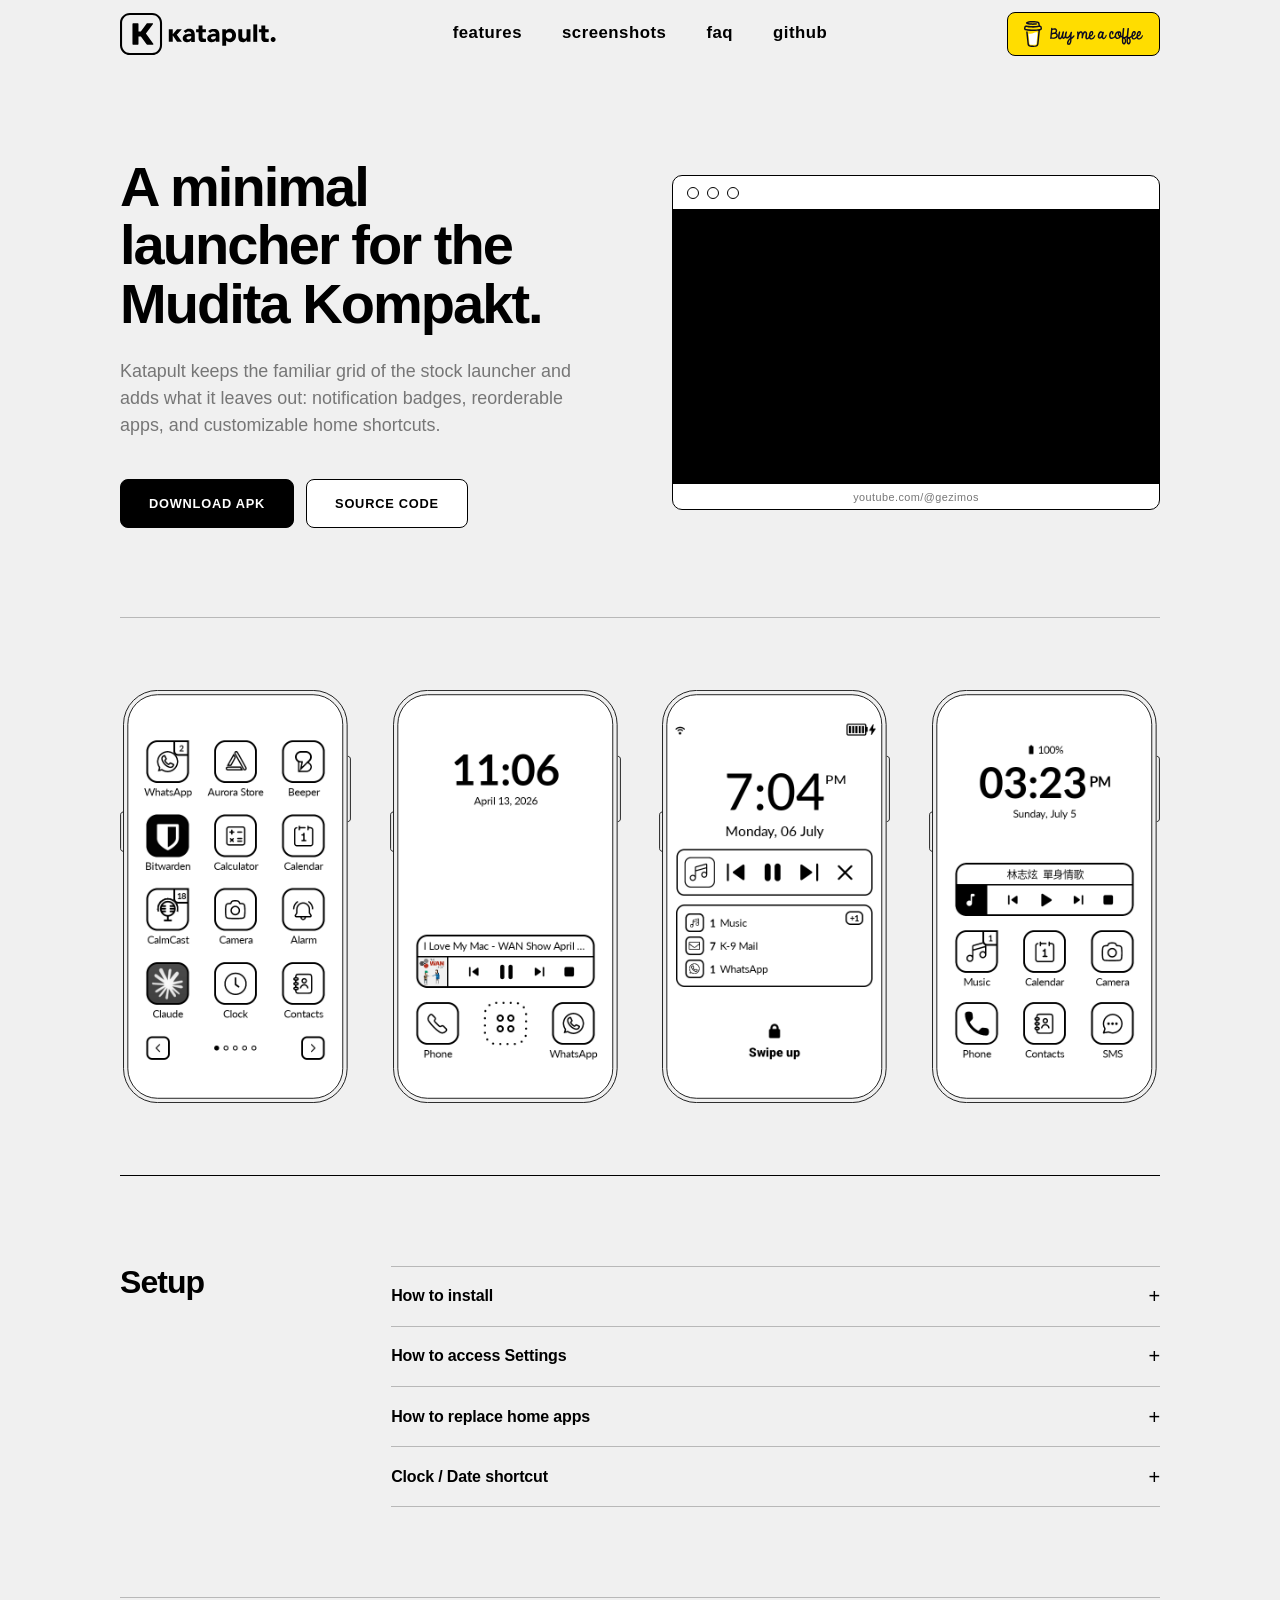
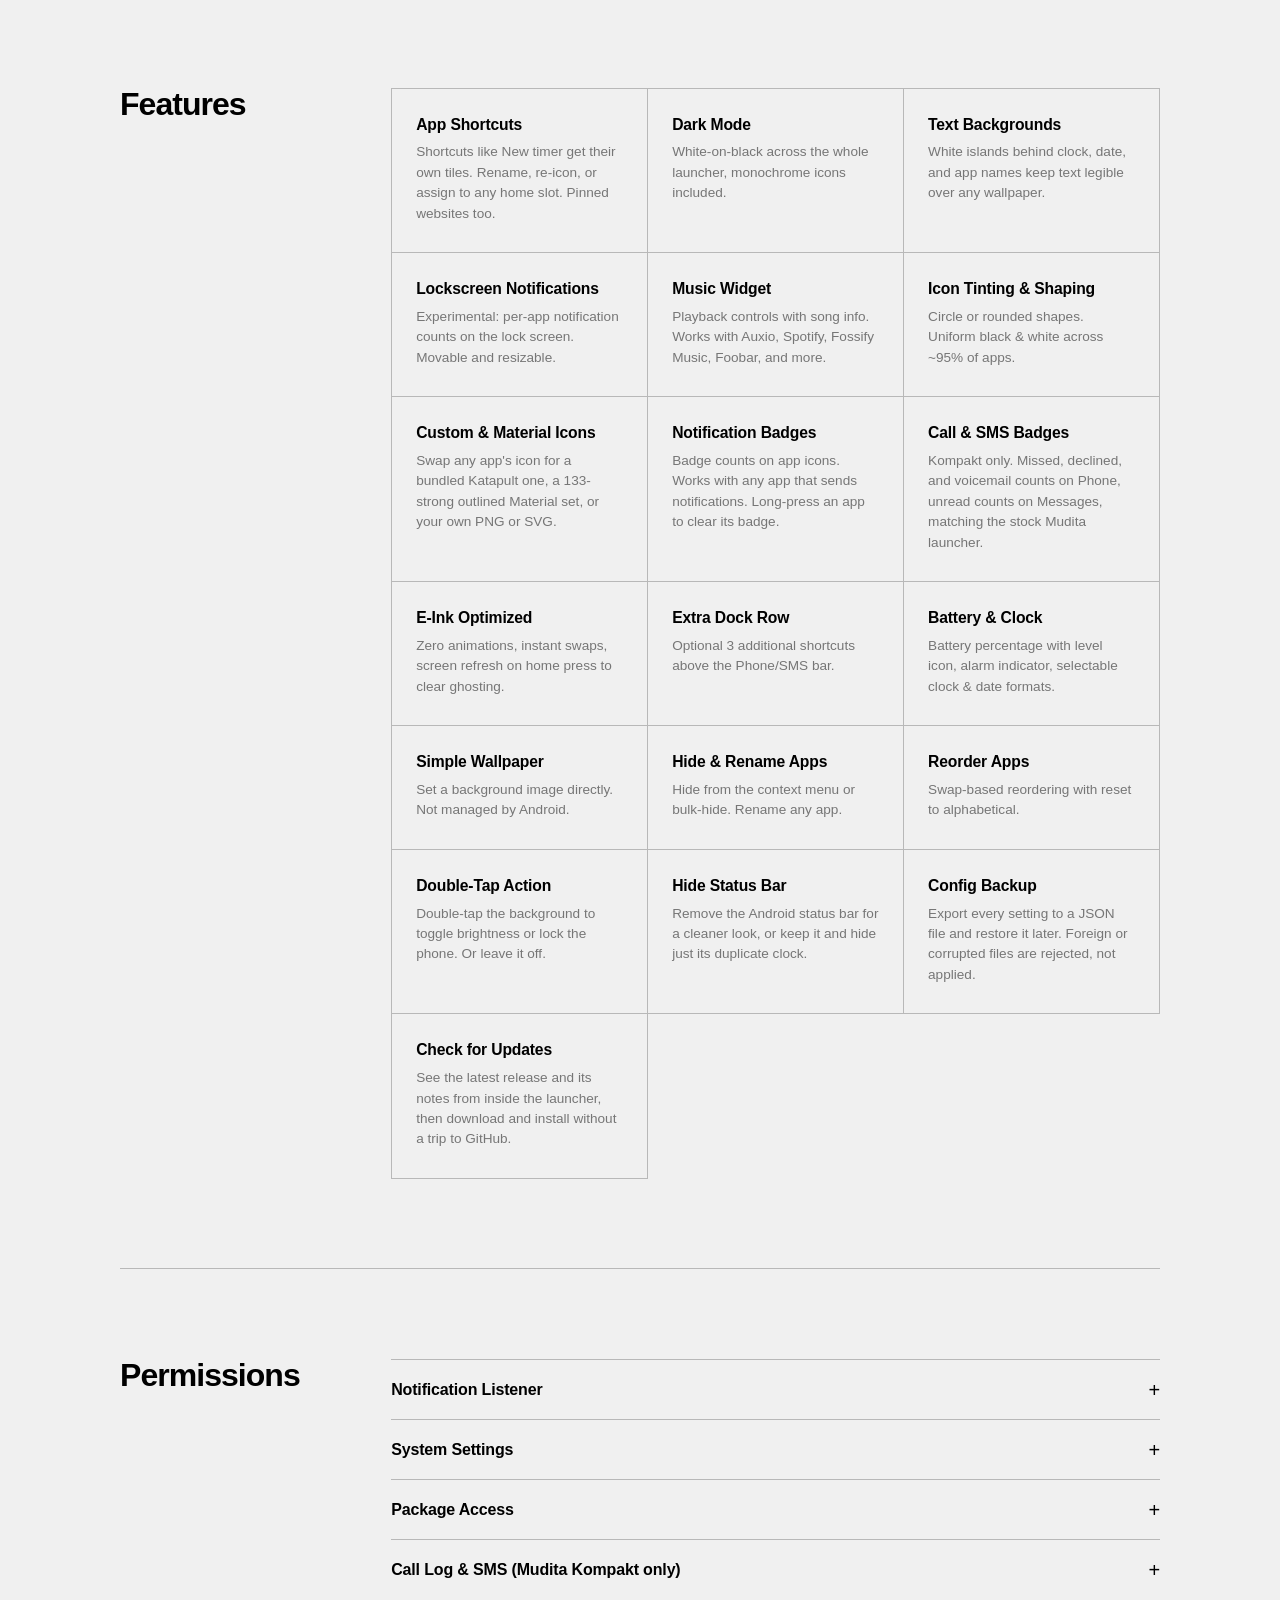
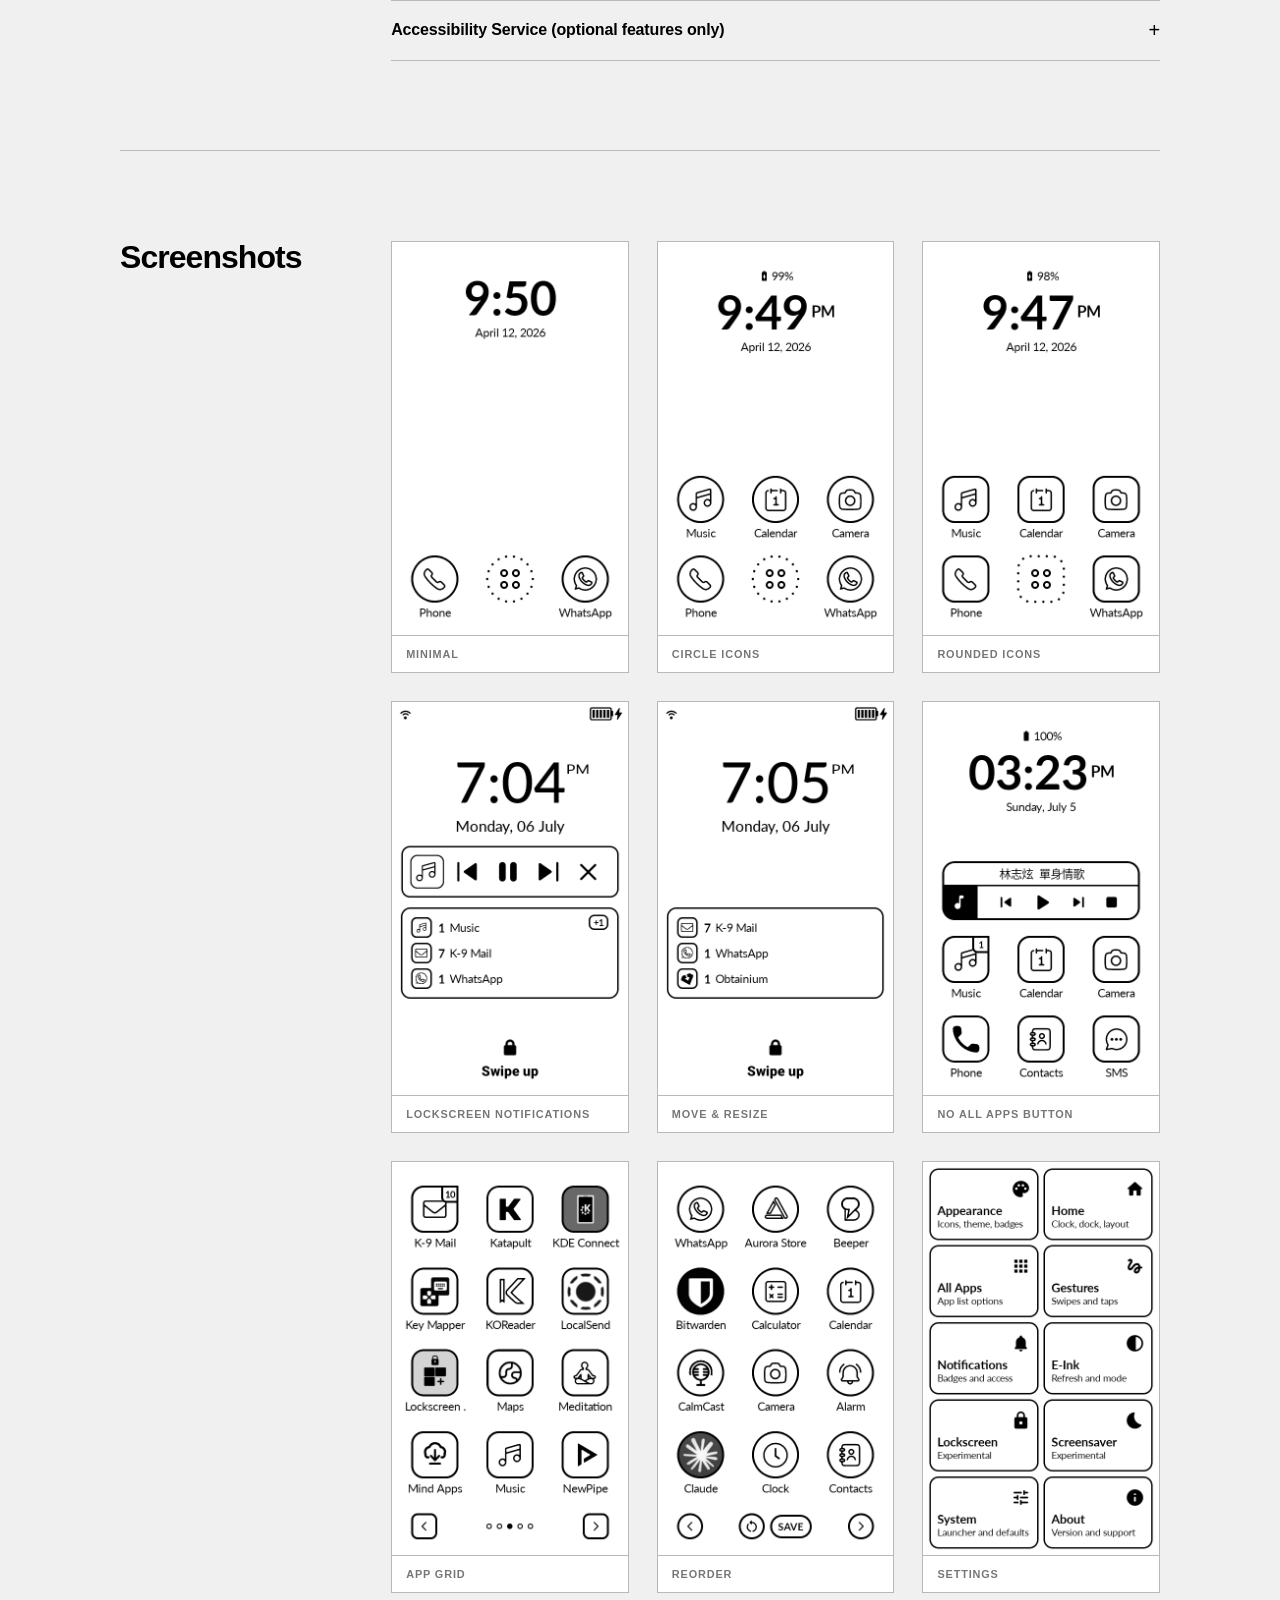
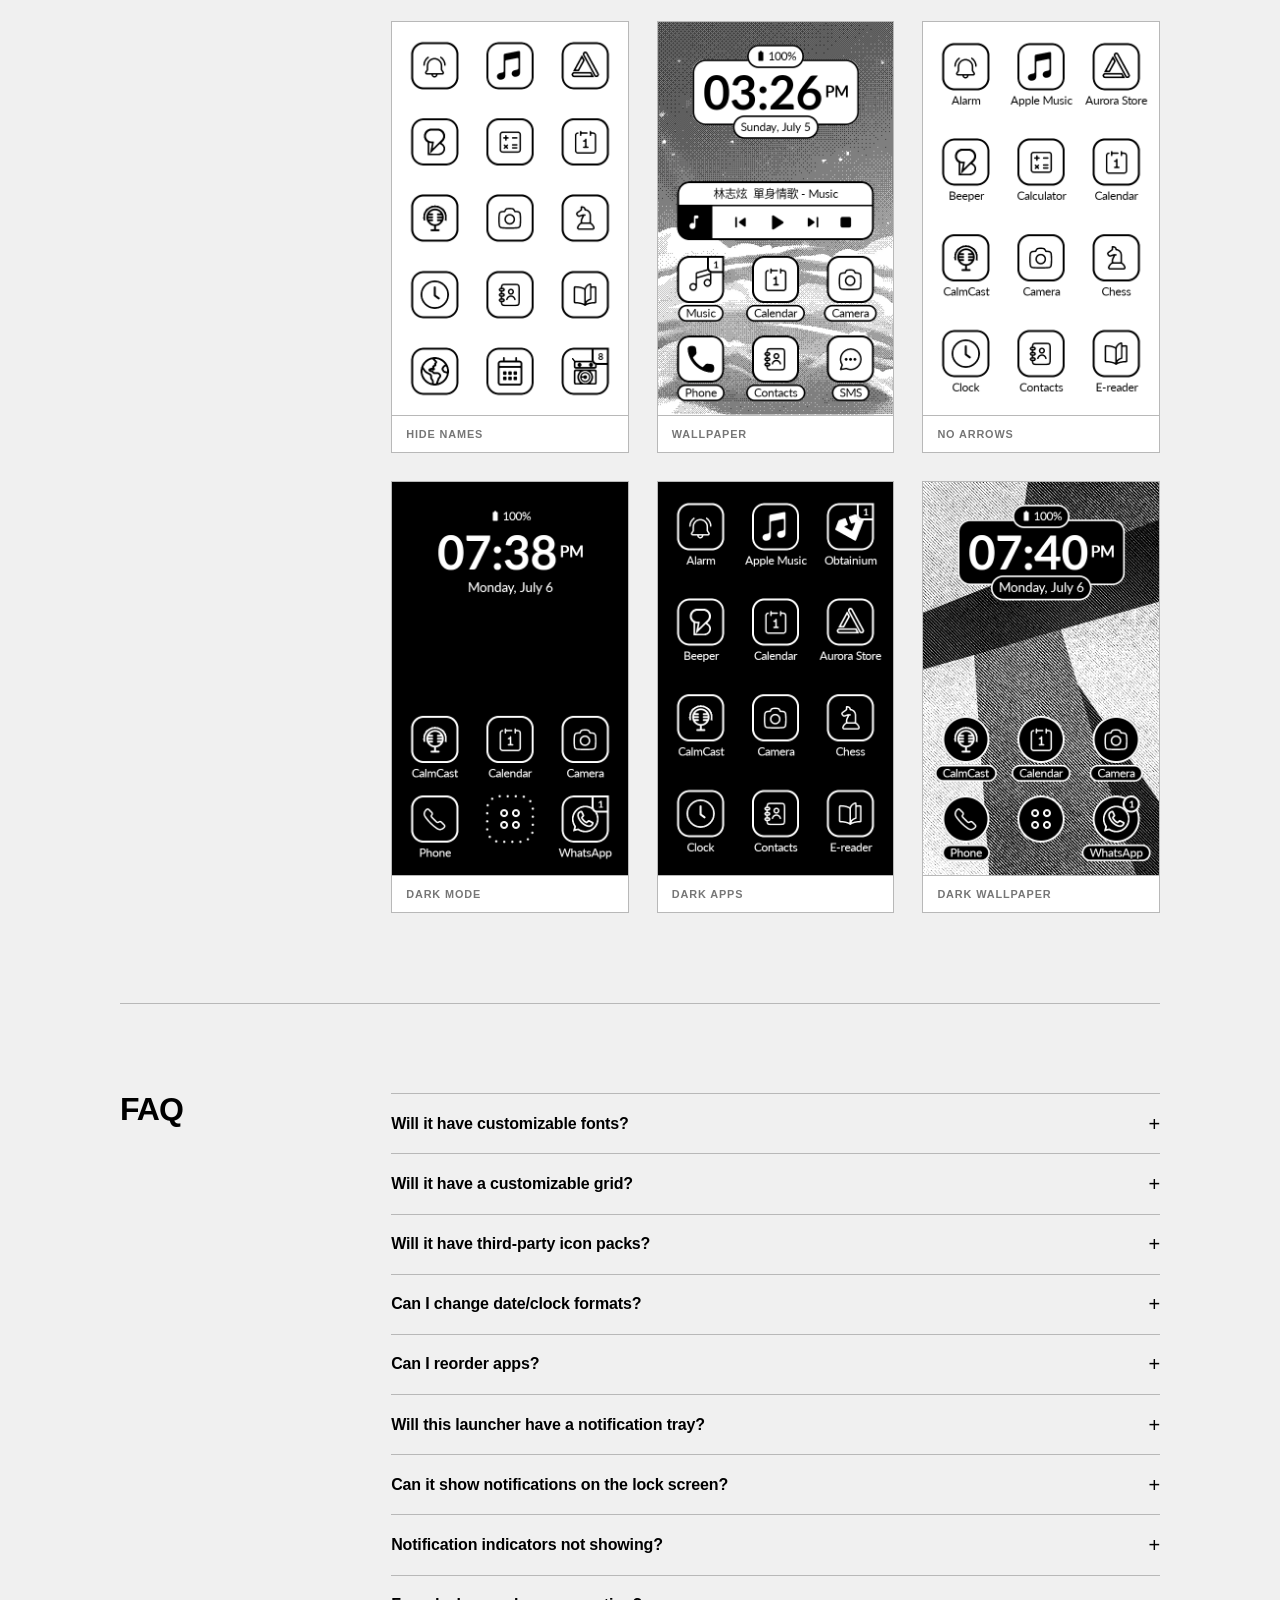
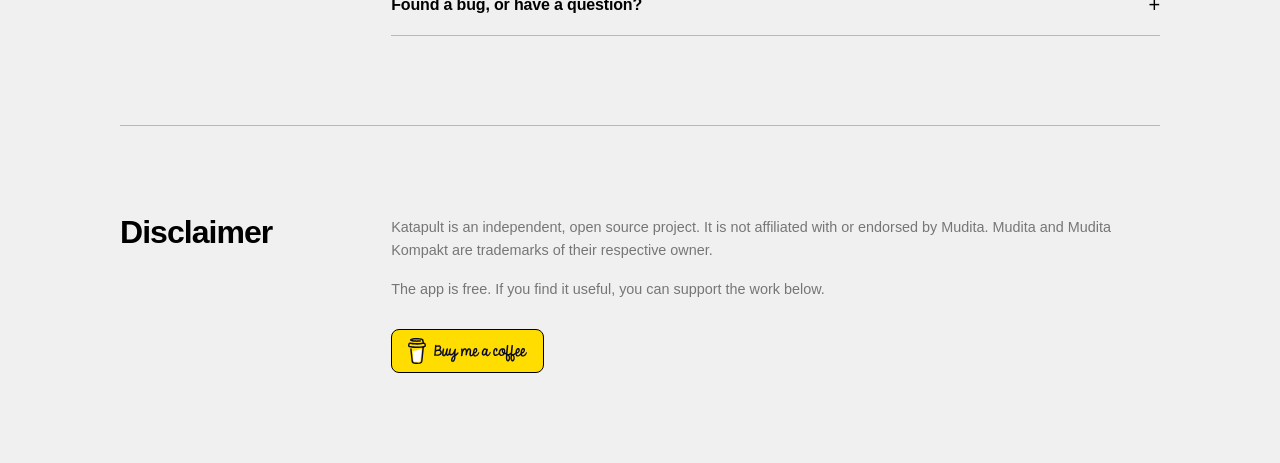
==== commit 92ec3d67: "Release v1.4" ====
--- a/docs/index.html
+++ b/docs/index.html
@@ -43,7 +43,7 @@
         "applicationCategory": "UtilitiesApplication",
         "operatingSystem": "Android",
         "downloadUrl": "https://github.com/gezimos/Katapult/releases",
-        "softwareVersion": "1.3",
+        "softwareVersion": "1.4",
         "image": "https://katapult.gez.im/img/screenshots/home-rounded.png",
         "license": "https://github.com/gezimos/Katapult/blob/main/LICENSE",
         "isAccessibleForFree": true,
@@ -81,7 +81,7 @@
             <h1 class="hero-title">A minimal launcher for the Mudita Kompakt.</h1>
             <p class="hero-lead">Katapult keeps the familiar grid of the stock launcher and adds what it leaves out: notification badges, reorderable apps, and customizable home shortcuts.</p>
             <div class="actions">
-                <a href="https://github.com/gezimos/Katapult/releases/download/v1.3/katapult-v1.3-release.apk" class="btn btn-solid">Download APK</a>
+                <a href="https://github.com/gezimos/Katapult/releases/download/v1.4/katapult-v1.4-release.apk" class="btn btn-solid">Download APK</a>
                 <a href="https://github.com/gezimos/Katapult" class="btn">Source Code</a>
             </div>
         </div>
@@ -143,21 +143,25 @@
         </div>
         <div class="block-body">
             <div class="feature-grid">
-                <div class="feat"><h3>Adaptive App Grid</h3><p>Horizontal or vertical swipe navigation with dot indicators and infinite scroll.</p></div>
+                <div class="feat"><h3>App Shortcuts</h3><p>Shortcuts like New timer get their own tiles. Rename, re-icon, or assign to any home slot. Pinned websites too.</p></div>
                 <div class="feat"><h3>Dark Mode</h3><p>White-on-black across the whole launcher, monochrome icons included.</p></div>
                 <div class="feat"><h3>Text Backgrounds</h3><p>White islands behind clock, date, and app names keep text legible over any wallpaper.</p></div>
                 <div class="feat"><h3>Lockscreen Notifications</h3><p>Experimental: per-app notification counts on the lock screen. Movable and resizable.</p></div>
                 <div class="feat"><h3>Music Widget</h3><p>Playback controls with song info. Works with Auxio, Spotify, Fossify Music, Foobar, and more.</p></div>
                 <div class="feat"><h3>Icon Tinting &amp; Shaping</h3><p>Circle or rounded shapes. Uniform black &amp; white across ~95% of apps.</p></div>
-                <div class="feat"><h3>Notification Badges</h3><p>Badge counts on app icons. Works with any app that sends notifications.</p></div>
+                <div class="feat"><h3>Custom &amp; Material Icons</h3><p>Swap any app's icon for a bundled Katapult one, a 133-strong outlined Material set, or your own PNG or SVG.</p></div>
+                <div class="feat"><h3>Notification Badges</h3><p>Badge counts on app icons. Works with any app that sends notifications. Long-press an app to clear its badge.</p></div>
+                <div class="feat"><h3>Call &amp; SMS Badges</h3><p>Kompakt only. Missed, declined, and voicemail counts on Phone, unread counts on Messages, matching the stock Mudita launcher.</p></div>
                 <div class="feat"><h3>E-Ink Optimized</h3><p>Zero animations, instant swaps, screen refresh on home press to clear ghosting.</p></div>
                 <div class="feat"><h3>Extra Dock Row</h3><p>Optional 3 additional shortcuts above the Phone/SMS bar.</p></div>
                 <div class="feat"><h3>Battery &amp; Clock</h3><p>Battery percentage with level icon, alarm indicator, selectable clock &amp; date formats.</p></div>
                 <div class="feat"><h3>Simple Wallpaper</h3><p>Set a background image directly. Not managed by Android.</p></div>
                 <div class="feat"><h3>Hide &amp; Rename Apps</h3><p>Hide from the context menu or bulk-hide. Rename any app.</p></div>
                 <div class="feat"><h3>Reorder Apps</h3><p>Swap-based reordering with reset to alphabetical.</p></div>
-                <div class="feat"><h3>Double-Tap Brightness</h3><p>Toggle display brightness by double-tapping the background.</p></div>
-                <div class="feat"><h3>Hide Status Bar</h3><p>Remove the Android status bar for a cleaner look.</p></div>
+                <div class="feat"><h3>Double-Tap Action</h3><p>Double-tap the background to toggle brightness or lock the phone. Or leave it off.</p></div>
+                <div class="feat"><h3>Hide Status Bar</h3><p>Remove the Android status bar for a cleaner look, or keep it and hide just its duplicate clock.</p></div>
+                <div class="feat"><h3>Config Backup</h3><p>Export every setting to a JSON file and restore it later. Foreign or corrupted files are rejected, not applied.</p></div>
+                <div class="feat"><h3>Check for Updates</h3><p>See the latest release and its notes from inside the launcher, then download and install without a trip to GitHub.</p></div>
             </div>
         </div>
     </section>
@@ -182,11 +186,11 @@
                 </details>
                 <details>
                     <summary>Call Log &amp; SMS (Mudita Kompakt only)</summary>
-                    <p>The Mudita Phone and Messages apps don't post Android notifications, so badges won't appear via the notification listener. To show missed call and unread SMS counts on these apps, Katapult reads the call log and SMS databases directly. These permissions are only requested on Mudita Kompakt devices.</p>
-                </details>
-                <details>
-                    <summary>Accessibility Service (only for Lockscreen Notifications)</summary>
-                    <p>An accessibility overlay is the only way an app can draw over the lock screen, so the experimental Lockscreen Notifications widget needs this. The permission sounds scary, but Katapult reads only the lock screen itself, never your apps, so the widget can hide when the PIN screen appears. It records and shares nothing; the open source code is the proof. Not requested unless you turn the widget on.</p>
+                    <p>Badges for the Mudita Phone and Messages apps can't come from the notification listener, so Katapult reads the call log and SMS databases directly to count missed calls, declined calls, voicemail, and unread messages. This is the same approach the stock Mudita launcher takes. Write access to the call log is used for one thing only: clearing the Phone badge when you ask it to, by marking those calls as seen. Nothing is read from or written to your messages. These permissions are only requested on Mudita Kompakt devices.</p>
+                </details>
+                <details>
+                    <summary>Accessibility Service (optional features only)</summary>
+                    <p>Listed as <strong>Katapult Action Service</strong>. An accessibility overlay is the only way an app can draw over the lock screen, so the experimental Lockscreen Notifications widget needs this. The same service also covers hiding the duplicate status bar clock, locking the phone on double-tap, and the screensaver. The permission sounds scary, but Katapult reads only the lock screen itself, never your apps, so the widget can hide when the PIN screen appears. It records and shares nothing; the open source code is the proof. Not requested unless you turn one of those features on.</p>
                 </details>
             </div>
         </div>
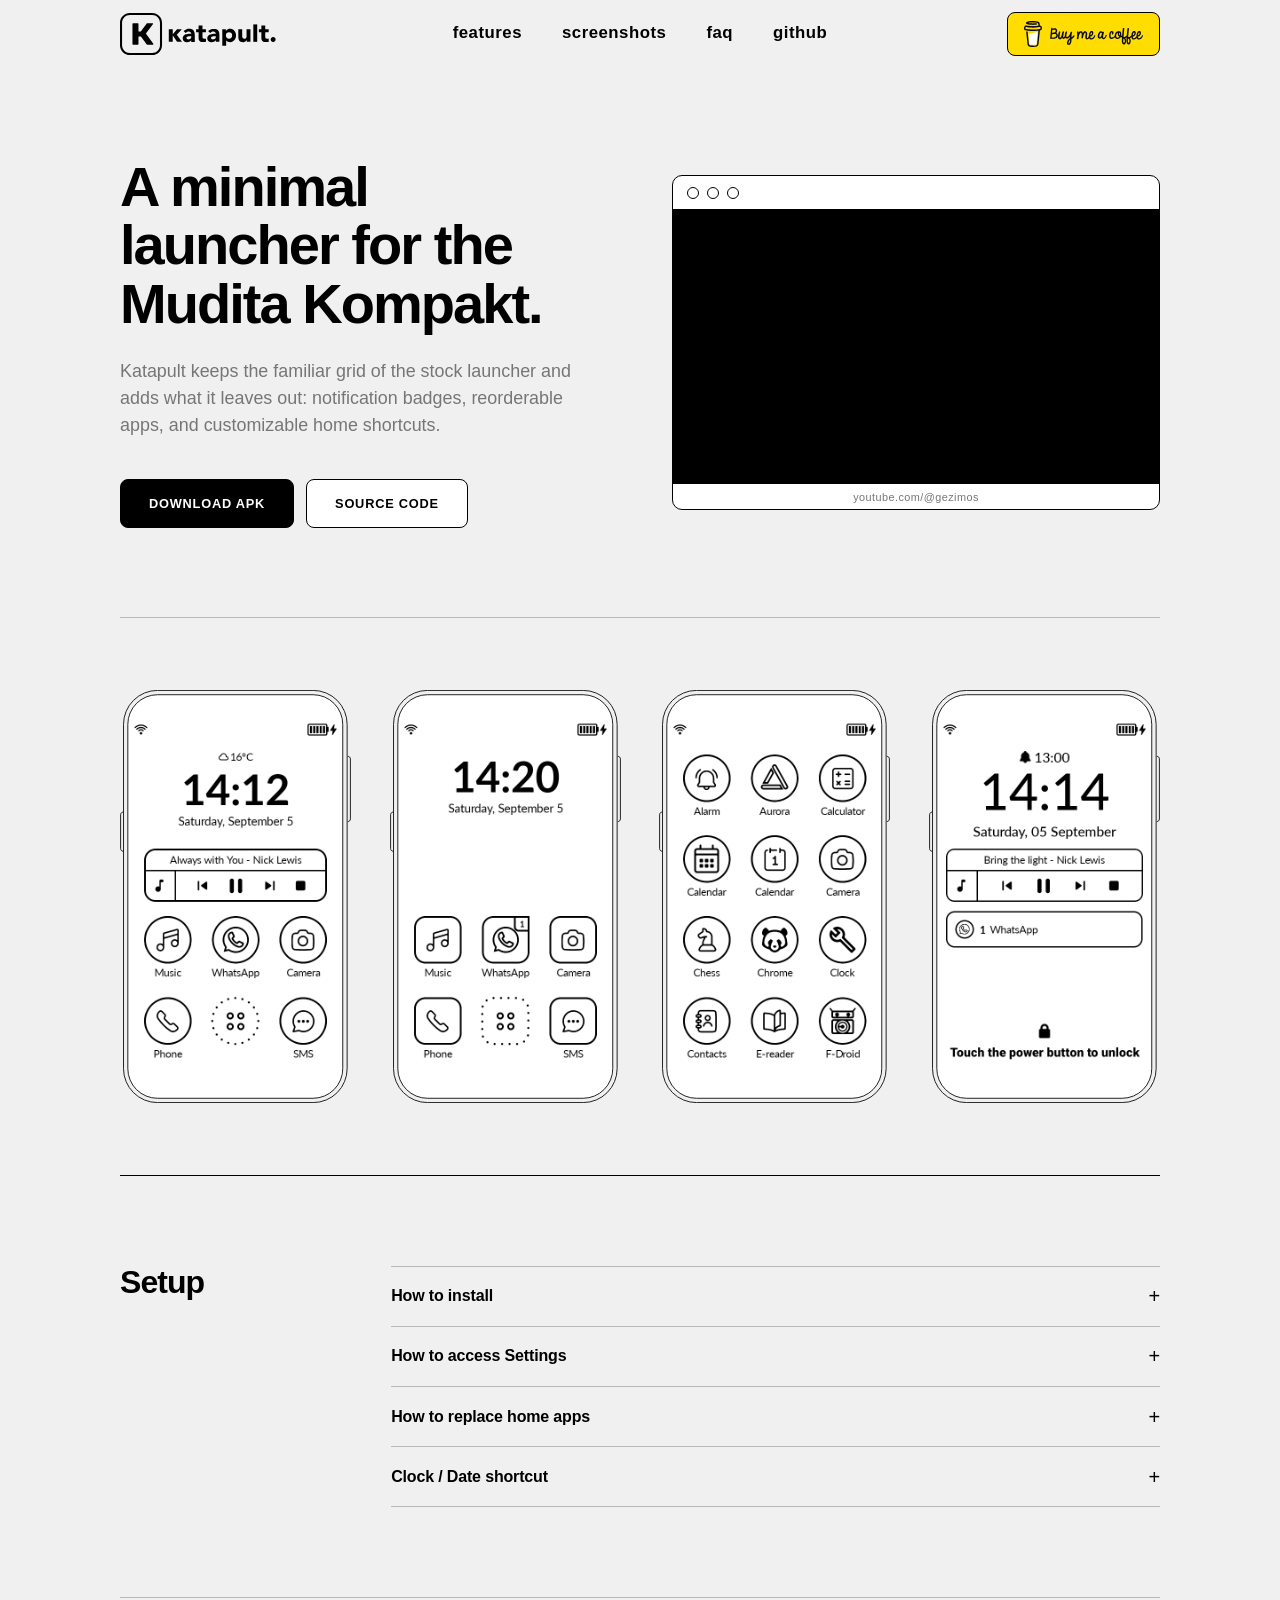
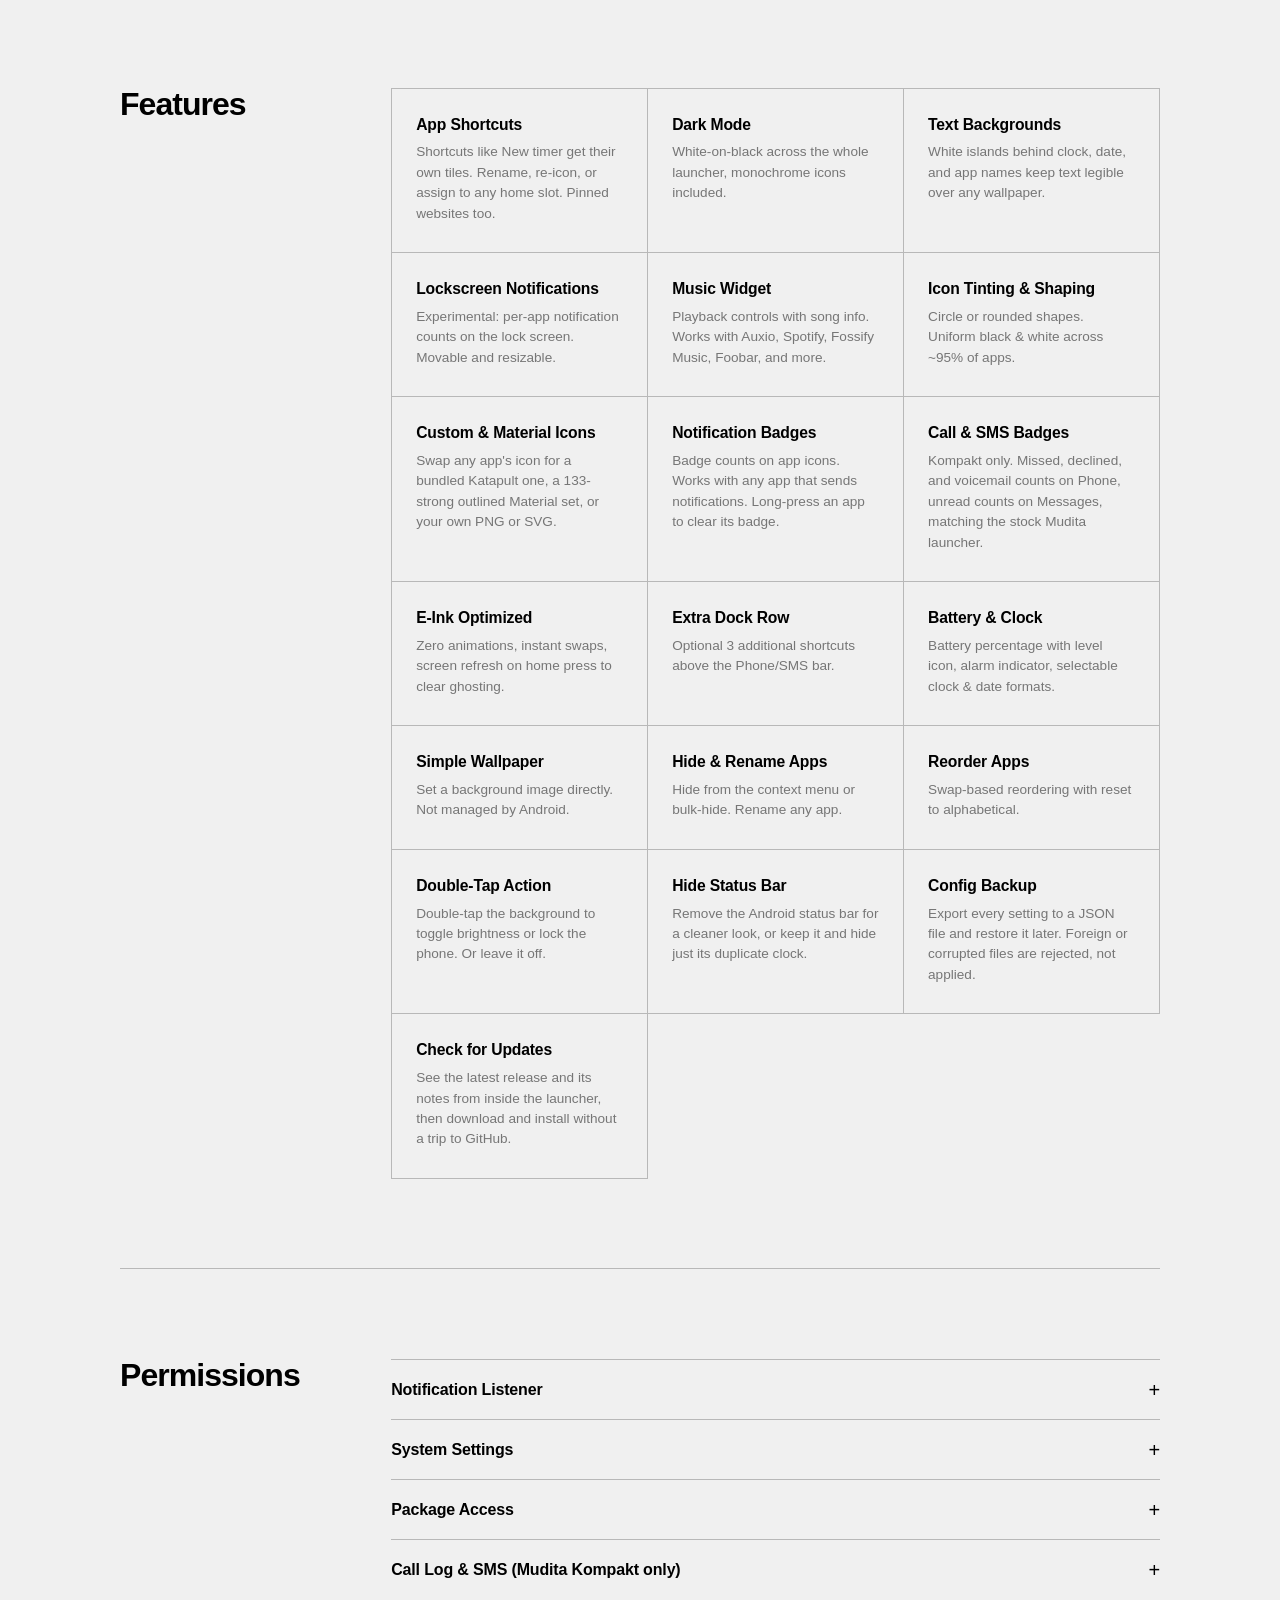
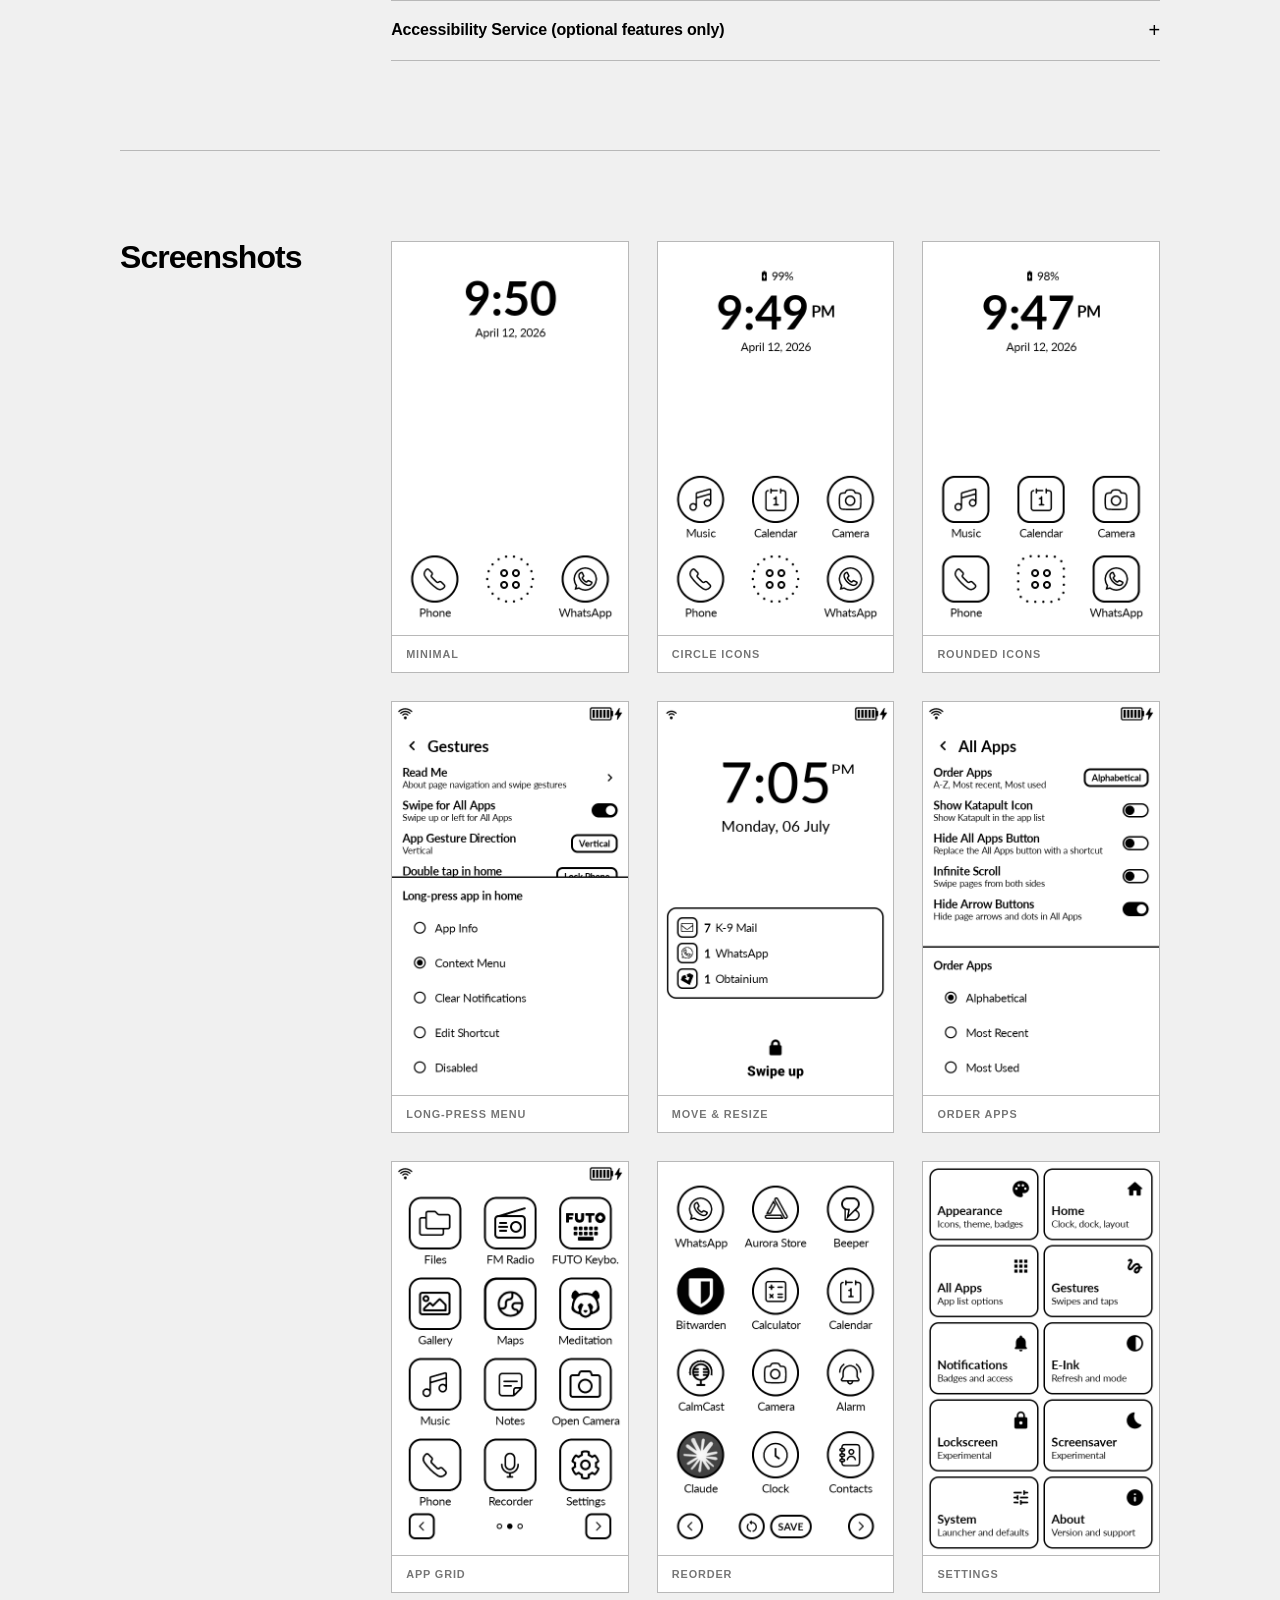
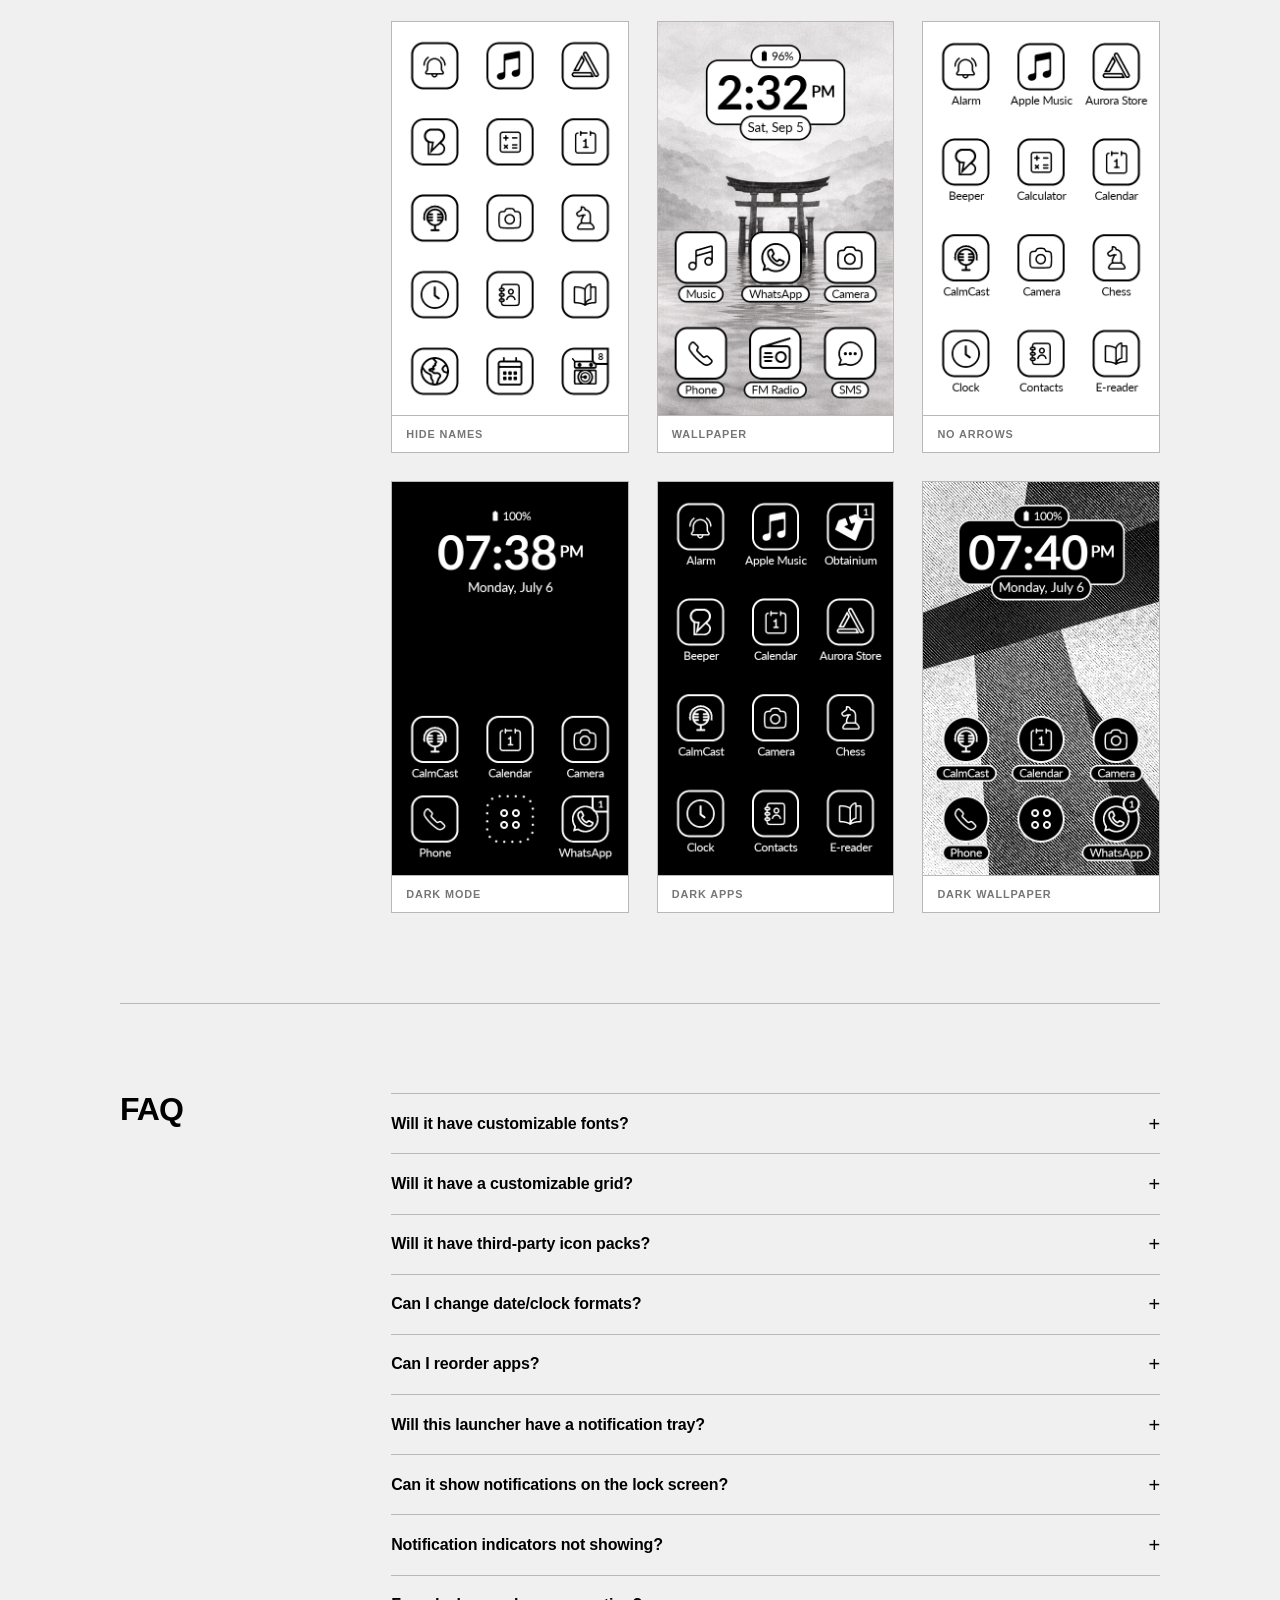
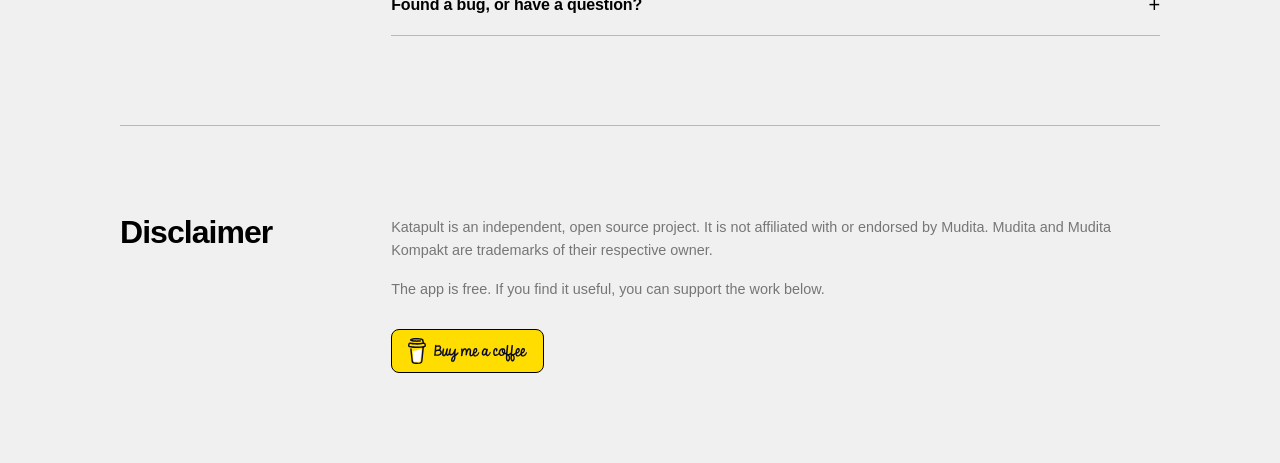
==== commit 324e2dbd: "Web updates" ====
--- a/docs/index.html
+++ b/docs/index.html
@@ -104,10 +104,10 @@
 
     <section class="mockups">
         <div class="device-row">
-            <div class="device"><img class="frame" src="img/mockup2.svg" alt=""><img class="shot" src="img/screenshots/grid.png" alt="App grid"></div>
-            <div class="device"><img class="frame" src="img/mockup2.svg" alt=""><img class="shot" src="img/screenshots/widget.png" alt="Music widget"></div>
-            <div class="device"><img class="frame" src="img/mockup2.svg" alt=""><img class="shot" src="img/screenshots/notifications_lockscreen.png" alt="Lockscreen notifications"></div>
-            <div class="device"><img class="frame" src="img/mockup2.svg" alt=""><img class="shot" src="img/screenshots/no_all_apps_button.png" alt="Home without the All Apps button"></div>
+            <div class="device"><img class="frame" src="img/mockup2.svg" alt=""><img class="shot" src="img/screenshots/home_music_weather.png" alt="Home screen with music widget and weather"></div>
+            <div class="device"><img class="frame" src="img/mockup2.svg" alt=""><img class="shot" src="img/screenshots/home_clean.png" alt="Clean home screen"></div>
+            <div class="device"><img class="frame" src="img/mockup2.svg" alt=""><img class="shot" src="img/screenshots/all_apps_80.png" alt="App grid"></div>
+            <div class="device"><img class="frame" src="img/mockup2.svg" alt=""><img class="shot" src="img/screenshots/lockscreen_widgets.png" alt="Lockscreen widgets"></div>
         </div>
     </section>
 
@@ -205,14 +205,14 @@
                 <figure><img loading="lazy" decoding="async" src="img/screenshots/home-minimal.png" alt="Minimal home screen"><figcaption>Minimal</figcaption></figure>
                 <figure><img loading="lazy" decoding="async" src="img/screenshots/home-circle.png" alt="Circle icons home"><figcaption>Circle Icons</figcaption></figure>
                 <figure><img loading="lazy" decoding="async" src="img/screenshots/home-rounded.png" alt="Rounded icons home"><figcaption>Rounded Icons</figcaption></figure>
-                <figure><img loading="lazy" decoding="async" src="img/screenshots/notifications_lockscreen.png" alt="Notification counts on the lock screen"><figcaption>Lockscreen Notifications</figcaption></figure>
+                <figure><img loading="lazy" decoding="async" src="img/screenshots/longpress_home.png" alt="Long-press menu on the home screen"><figcaption>Long-press Menu</figcaption></figure>
                 <figure><img loading="lazy" decoding="async" src="img/screenshots/notification_lockscreen_2.png" alt="Lockscreen notification widget repositioned"><figcaption>Move &amp; Resize</figcaption></figure>
-                <figure><img loading="lazy" decoding="async" src="img/screenshots/no_all_apps_button.png" alt="Home without the All Apps button"><figcaption>No All Apps Button</figcaption></figure>
-                <figure><img loading="lazy" decoding="async" src="img/screenshots/grid-rounded.png" alt="App grid"><figcaption>App Grid</figcaption></figure>
+                <figure><img loading="lazy" decoding="async" src="img/screenshots/order_apps.png" alt="Order Apps choices"><figcaption>Order Apps</figcaption></figure>
+                <figure><img loading="lazy" decoding="async" src="img/screenshots/allapps_witharrows.png" alt="App grid with page arrows"><figcaption>App Grid</figcaption></figure>
                 <figure><img loading="lazy" decoding="async" src="img/screenshots/reorder.png" alt="Reorder mode"><figcaption>Reorder</figcaption></figure>
                 <figure><img loading="lazy" decoding="async" src="img/screenshots/settings.png" alt="Settings"><figcaption>Settings</figcaption></figure>
                 <figure><img loading="lazy" decoding="async" src="img/screenshots/no_names.png" alt="Icon-only app grid"><figcaption>Hide Names</figcaption></figure>
-                <figure><img loading="lazy" decoding="async" src="img/screenshots/text_islands.png" alt="Wallpaper with text backgrounds"><figcaption>Wallpaper</figcaption></figure>
+                <figure><img loading="lazy" decoding="async" src="img/screenshots/with_wallpaper.png" alt="Home screen with wallpaper"><figcaption>Wallpaper</figcaption></figure>
                 <figure><img loading="lazy" decoding="async" src="img/screenshots/no_arrows.png" alt="App grid without arrows"><figcaption>No Arrows</figcaption></figure>
                 <figure><img loading="lazy" decoding="async" src="img/screenshots/dark_home.png" alt="Dark mode home screen"><figcaption>Dark Mode</figcaption></figure>
                 <figure><img loading="lazy" decoding="async" src="img/screenshots/dark_apps.png" alt="Dark mode app grid"><figcaption>Dark Apps</figcaption></figure>
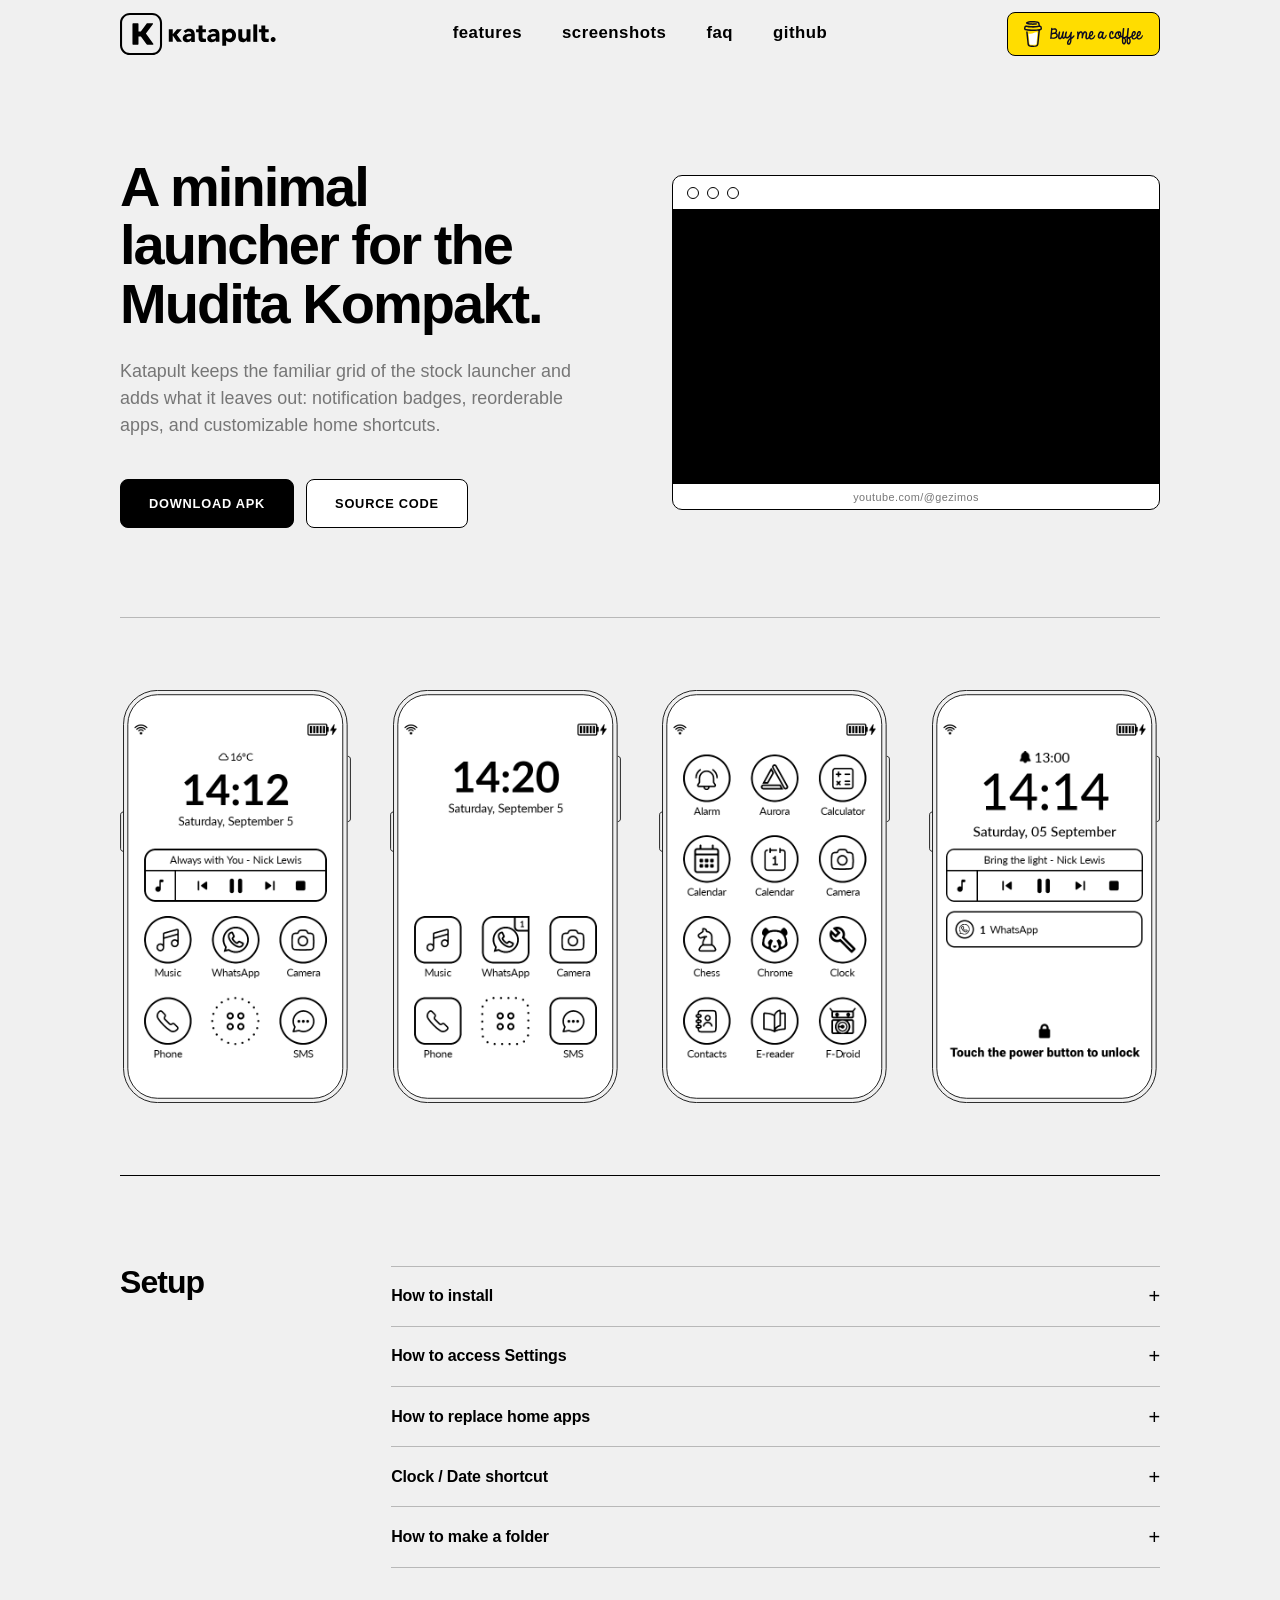
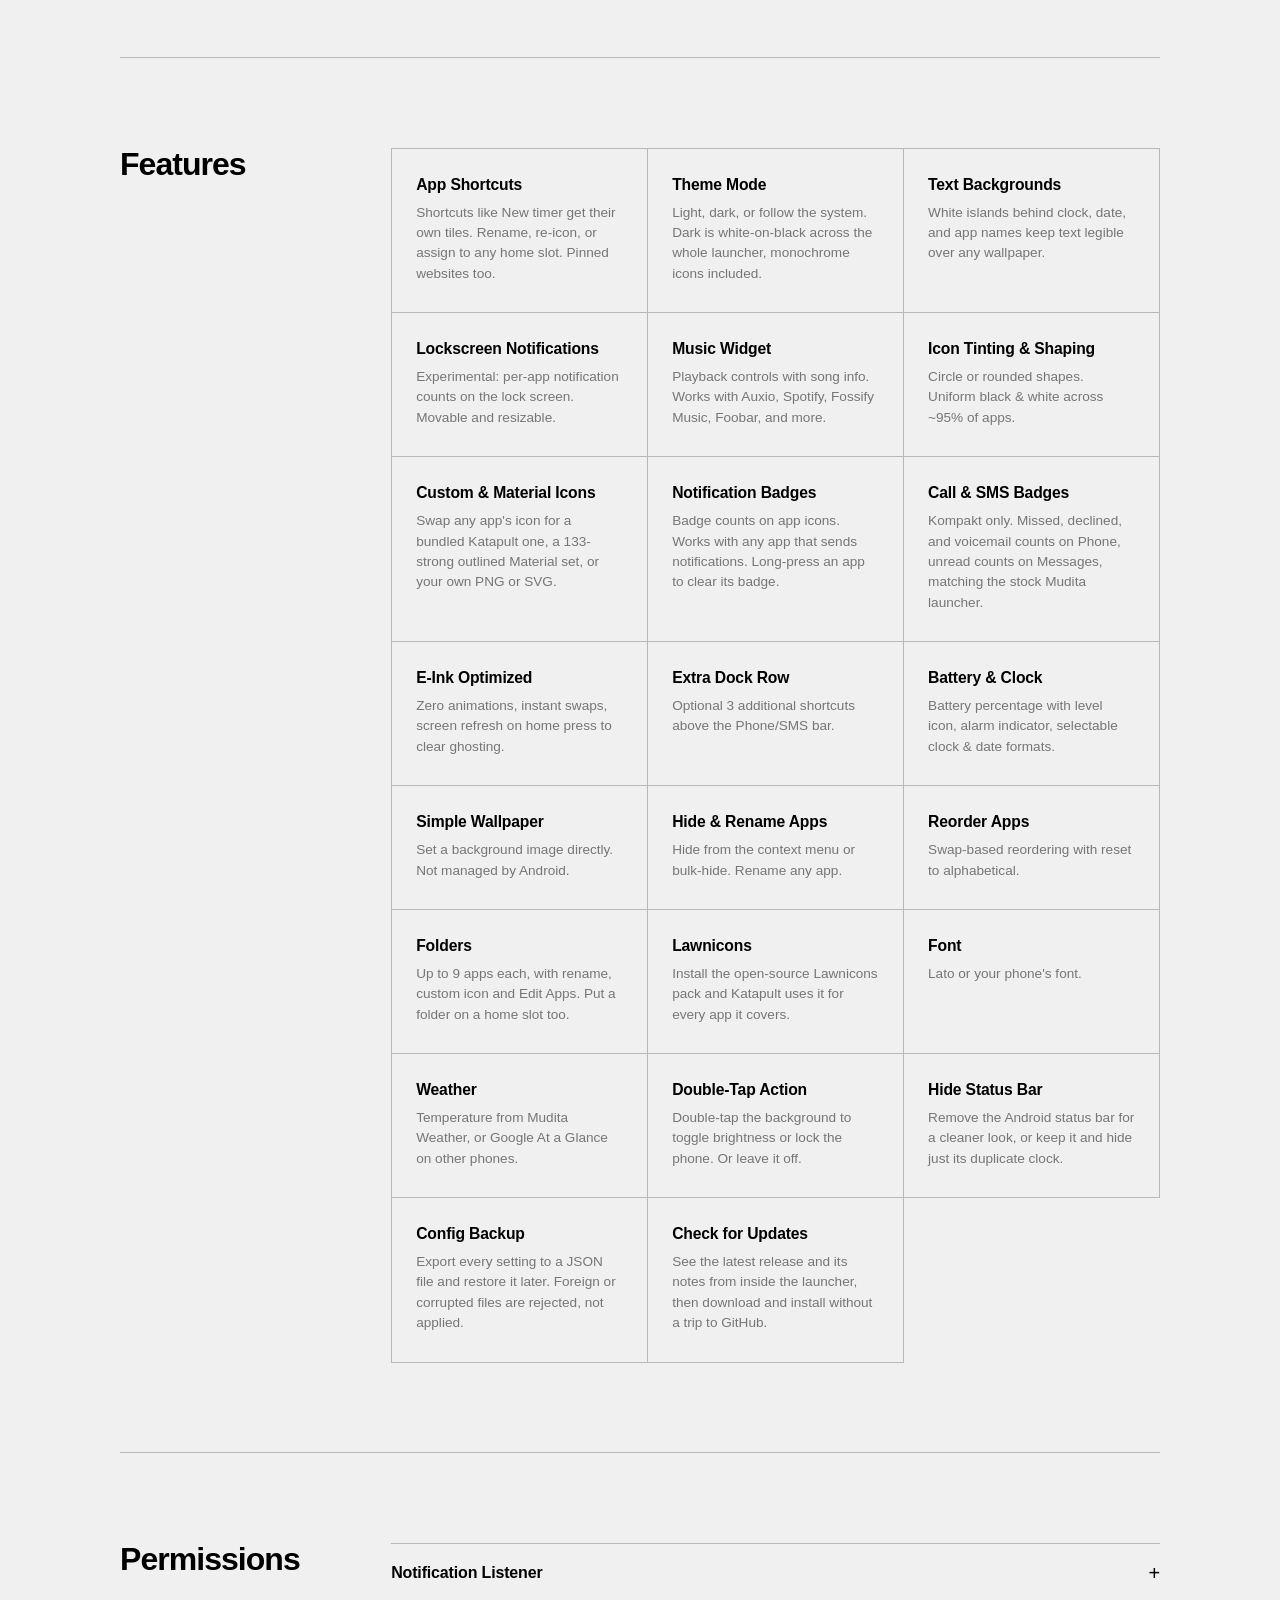
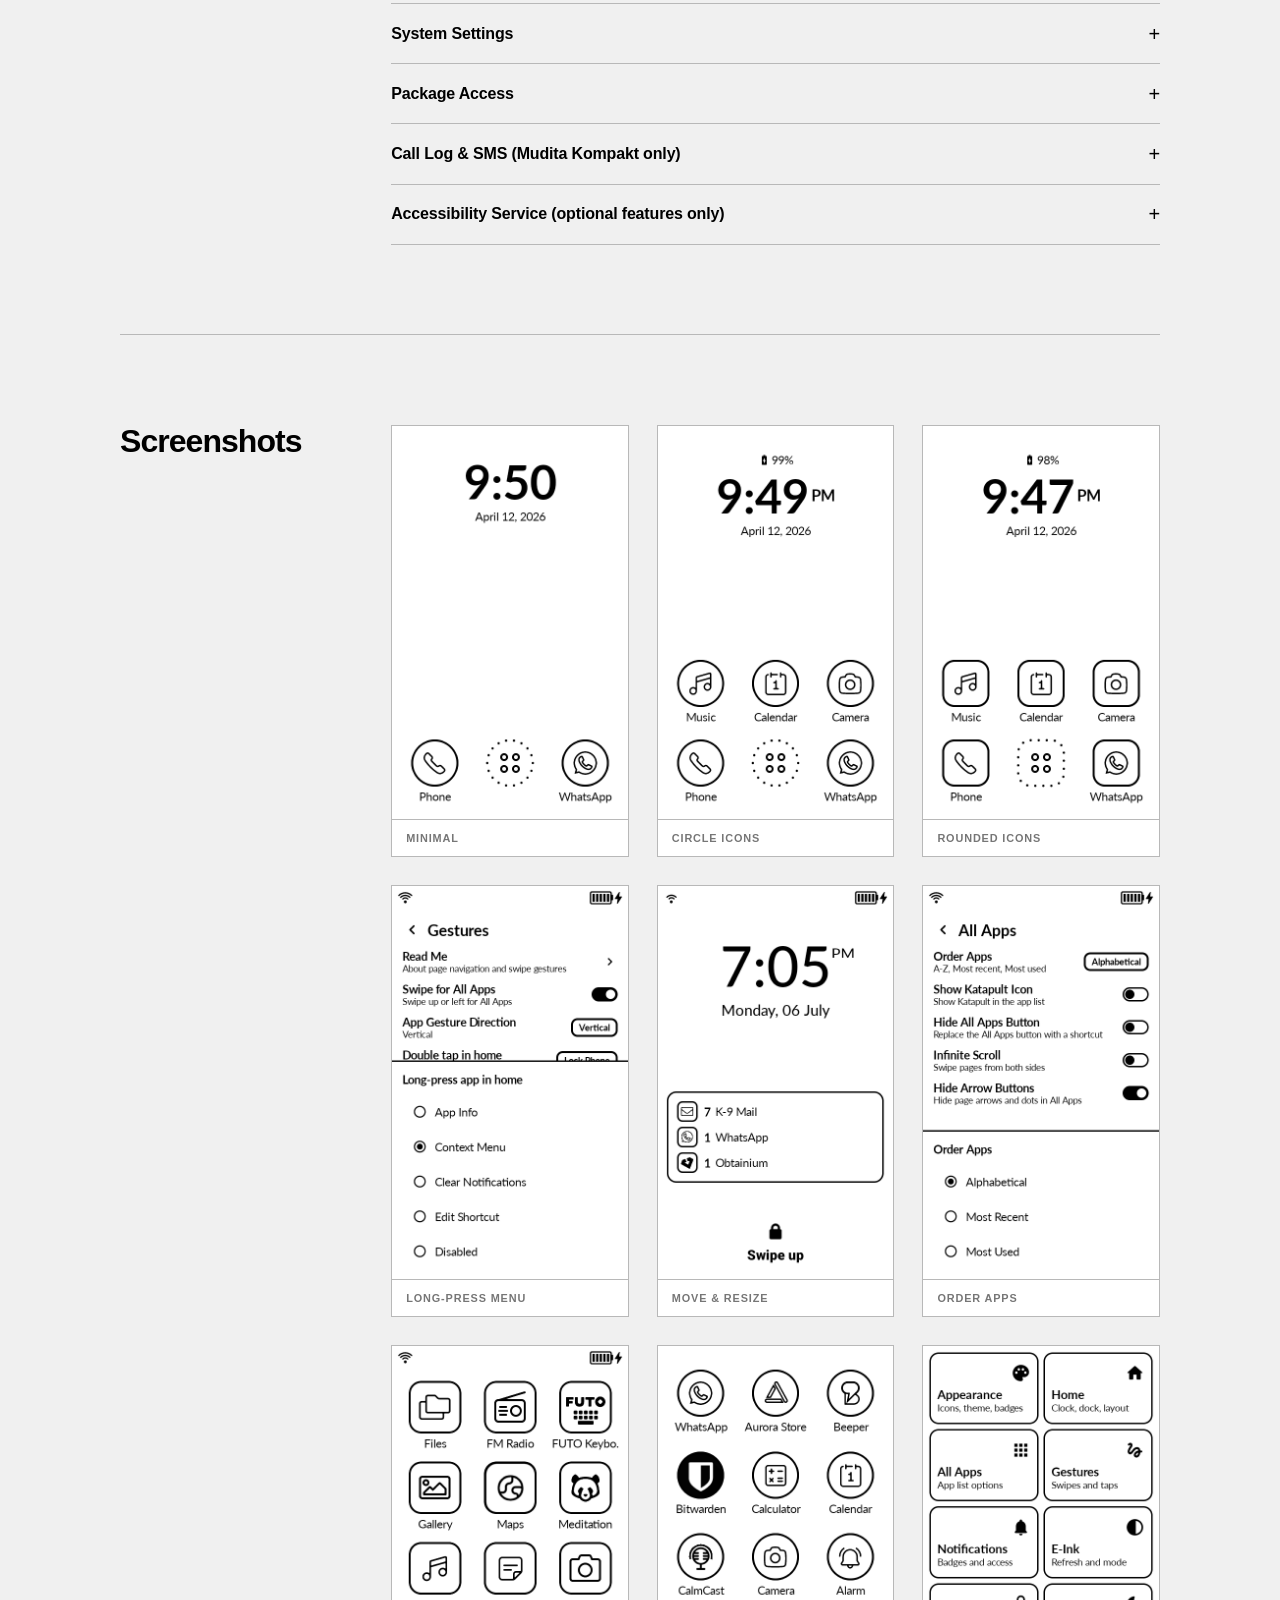
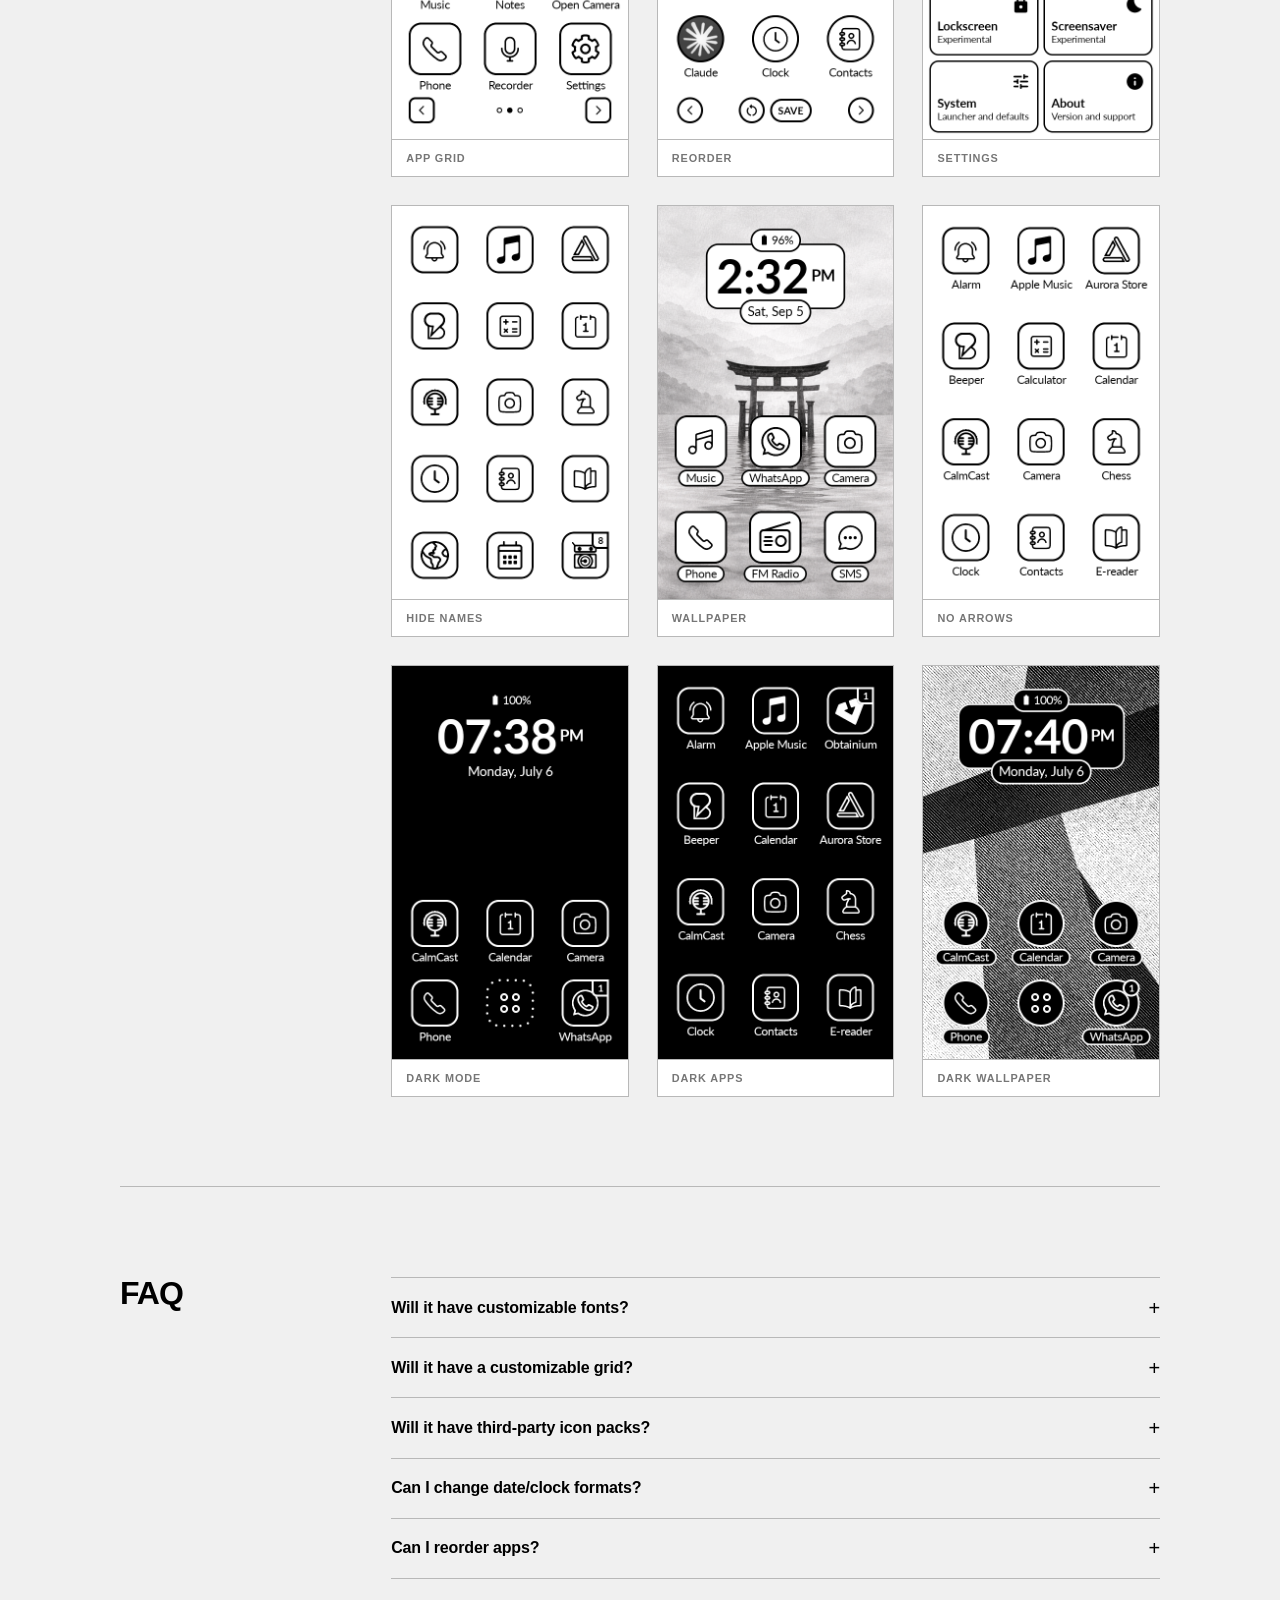
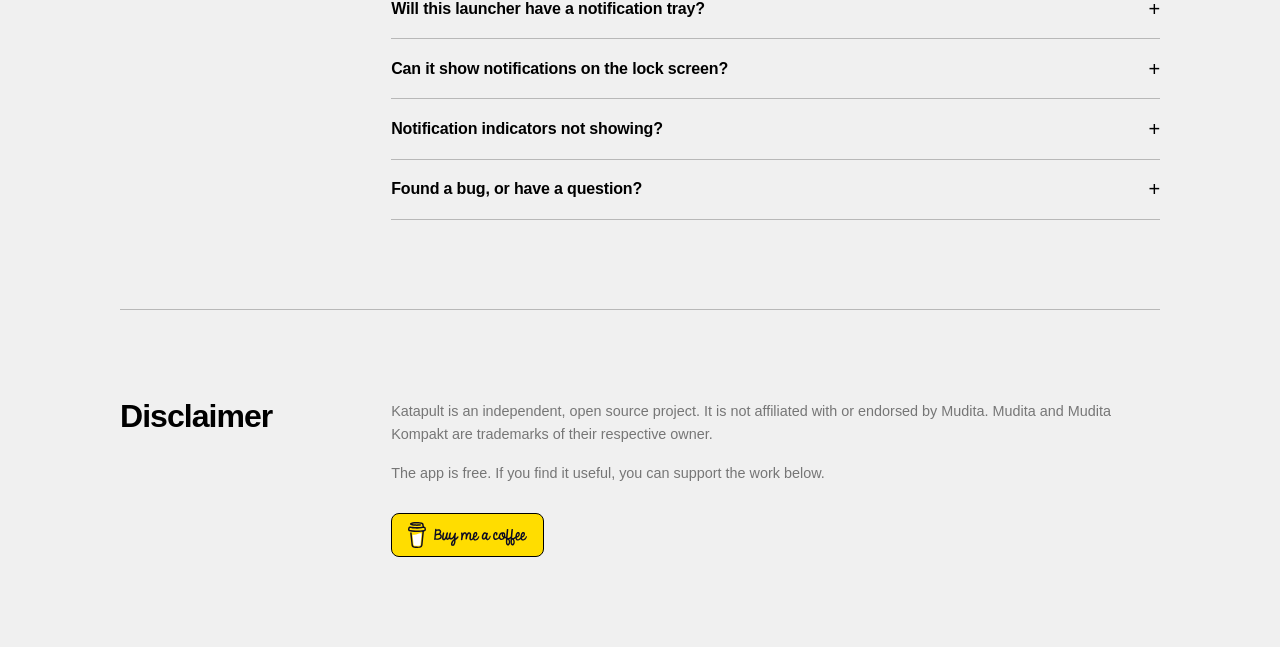
==== commit 6b184e0a: "Release v1.7" ====
--- a/docs/index.html
+++ b/docs/index.html
@@ -43,7 +43,7 @@
         "applicationCategory": "UtilitiesApplication",
         "operatingSystem": "Android",
         "downloadUrl": "https://github.com/gezimos/Katapult/releases",
-        "softwareVersion": "1.4",
+        "softwareVersion": "1.7",
         "image": "https://katapult.gez.im/img/screenshots/home-rounded.png",
         "license": "https://github.com/gezimos/Katapult/blob/main/LICENSE",
         "isAccessibleForFree": true,
@@ -81,7 +81,7 @@
             <h1 class="hero-title">A minimal launcher for the Mudita Kompakt.</h1>
             <p class="hero-lead">Katapult keeps the familiar grid of the stock launcher and adds what it leaves out: notification badges, reorderable apps, and customizable home shortcuts.</p>
             <div class="actions">
-                <a href="https://github.com/gezimos/Katapult/releases/download/v1.4/katapult-v1.4-release.apk" class="btn btn-solid">Download APK</a>
+                <a href="https://github.com/gezimos/Katapult/releases/download/v1.7/katapult-v1.7-release.apk" class="btn btn-solid">Download APK</a>
                 <a href="https://github.com/gezimos/Katapult" class="btn">Source Code</a>
             </div>
         </div>
@@ -133,6 +133,10 @@
                     <summary>Clock / Date shortcut</summary>
                     <p>Long-press on the clock or date to assign an app to it.</p>
                 </details>
+                <details>
+                    <summary>How to make a folder</summary>
+                    <p>Long-press an app in All Apps and tap Add to folder.</p>
+                </details>
             </div>
         </div>
     </section>
@@ -144,7 +148,7 @@
         <div class="block-body">
             <div class="feature-grid">
                 <div class="feat"><h3>App Shortcuts</h3><p>Shortcuts like New timer get their own tiles. Rename, re-icon, or assign to any home slot. Pinned websites too.</p></div>
-                <div class="feat"><h3>Dark Mode</h3><p>White-on-black across the whole launcher, monochrome icons included.</p></div>
+                <div class="feat"><h3>Theme Mode</h3><p>Light, dark, or follow the system. Dark is white-on-black across the whole launcher, monochrome icons included.</p></div>
                 <div class="feat"><h3>Text Backgrounds</h3><p>White islands behind clock, date, and app names keep text legible over any wallpaper.</p></div>
                 <div class="feat"><h3>Lockscreen Notifications</h3><p>Experimental: per-app notification counts on the lock screen. Movable and resizable.</p></div>
                 <div class="feat"><h3>Music Widget</h3><p>Playback controls with song info. Works with Auxio, Spotify, Fossify Music, Foobar, and more.</p></div>
@@ -158,6 +162,10 @@
                 <div class="feat"><h3>Simple Wallpaper</h3><p>Set a background image directly. Not managed by Android.</p></div>
                 <div class="feat"><h3>Hide &amp; Rename Apps</h3><p>Hide from the context menu or bulk-hide. Rename any app.</p></div>
                 <div class="feat"><h3>Reorder Apps</h3><p>Swap-based reordering with reset to alphabetical.</p></div>
+                <div class="feat"><h3>Folders</h3><p>Up to 9 apps each, with rename, custom icon and Edit Apps. Put a folder on a home slot too.</p></div>
+                <div class="feat"><h3>Lawnicons</h3><p>Install the open-source <a href="https://github.com/LawnchairLauncher/lawnicons" target="_blank" rel="noopener">Lawnicons</a> pack and Katapult uses it for every app it covers.</p></div>
+                <div class="feat"><h3>Font</h3><p>Lato or your phone's font.</p></div>
+                <div class="feat"><h3>Weather</h3><p>Temperature from Mudita Weather, or Google At a Glance on other phones.</p></div>
                 <div class="feat"><h3>Double-Tap Action</h3><p>Double-tap the background to toggle brightness or lock the phone. Or leave it off.</p></div>
                 <div class="feat"><h3>Hide Status Bar</h3><p>Remove the Android status bar for a cleaner look, or keep it and hide just its duplicate clock.</p></div>
                 <div class="feat"><h3>Config Backup</h3><p>Export every setting to a JSON file and restore it later. Foreign or corrupted files are rejected, not applied.</p></div>
@@ -229,7 +237,7 @@
             <div class="faq-list">
                 <details>
                     <summary>Will it have customizable fonts?</summary>
-                    <p>No.</p>
+                    <p>Only Lato or your phone's font, in Appearance.</p>
                 </details>
                 <details>
                     <summary>Will it have a customizable grid?</summary>
@@ -237,7 +245,7 @@
                 </details>
                 <details>
                     <summary>Will it have third-party icon packs?</summary>
-                    <p>No.</p>
+                    <p>Only Lawnicons. Install it and Katapult uses it.</p>
                 </details>
                 <details>
                     <summary>Can I change date/clock formats?</summary>
